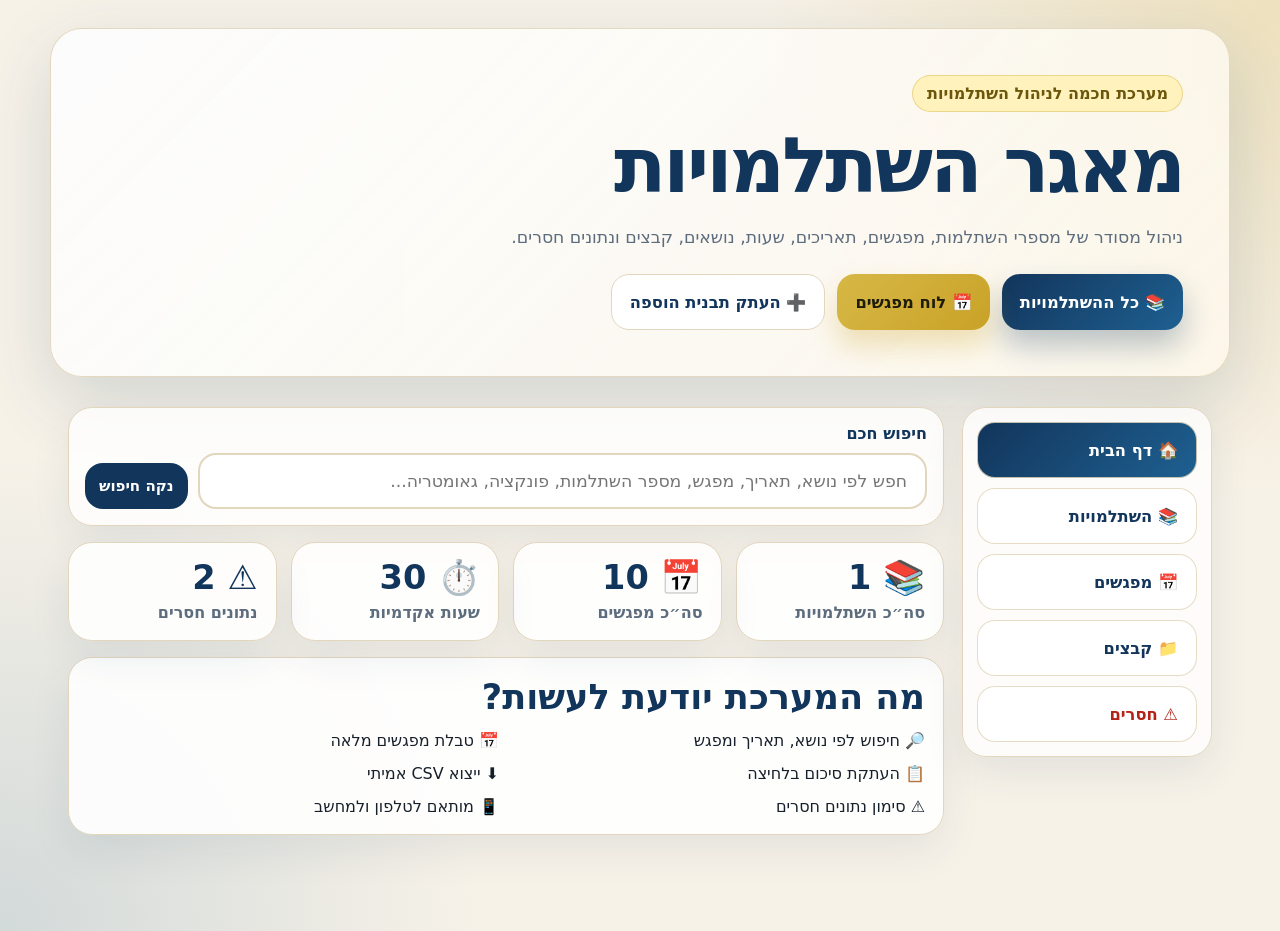
==== index.html @ 4e829218 "Create premium Hebrew hishtalmut site" ====
<!doctype html>
<html lang="he" dir="rtl">
<head>
  <meta charset="utf-8">
  <meta name="viewport" content="width=device-width, initial-scale=1">
  <title>מאגר השתלמויות</title>
  <meta name="description" content="מאגר השתלמויות חכם בעברית RTL">
  <link rel="stylesheet" href="assets/css/style.css">
</head>
<body>
  <header class="hero">
    <div class="hero__glass">
      <div class="eyebrow">מערכת חכמה לניהול השתלמויות</div>
      <h1>מאגר השתלמויות</h1>
      <p>ניהול מסודר של מספרי השתלמות, מפגשים, תאריכים, שעות, נושאים, קבצים ונתונים חסרים.</p>
      <div class="hero-actions">
        <button class="premium-btn primary" data-route="trainings">📚 כל ההשתלמויות</button>
        <button class="premium-btn gold" data-route="meetings">📅 לוח מפגשים</button>
        <button class="premium-btn light" data-action="copy-add-prompt">➕ העתק תבנית הוספה</button>
      </div>
    </div>
  </header>

  <main class="app-shell">
    <aside class="side-nav" aria-label="ניווט ראשי">
      <button class="nav-btn active" data-route="home">🏠 דף הבית</button>
      <button class="nav-btn" data-route="trainings">📚 השתלמויות</button>
      <button class="nav-btn" data-route="meetings">📅 מפגשים</button>
      <button class="nav-btn" data-route="files">📁 קבצים</button>
      <button class="nav-btn danger" data-route="missing">⚠️ חסרים</button>
    </aside>

    <section class="content">
      <div class="search-panel">
        <label for="globalSearch">חיפוש חכם</label>
        <input id="globalSearch" type="search" placeholder="חפש לפי נושא, תאריך, מפגש, מספר השתלמות, פונקציה, גאומטריה...">
        <button class="premium-btn small" data-action="clear-search">נקה חיפוש</button>
      </div>

      <section id="view-home" class="view active">
        <div class="stats-grid" id="statsGrid"></div>
        <div class="premium-card">
          <h2>מה המערכת יודעת לעשות?</h2>
          <div class="feature-grid">
            <div>🔎 חיפוש לפי נושא, תאריך ומפגש</div>
            <div>📅 טבלת מפגשים מלאה</div>
            <div>📋 העתקת סיכום בלחיצה</div>
            <div>⬇️ ייצוא CSV אמיתי</div>
            <div>⚠️ סימון נתונים חסרים</div>
            <div>📱 מותאם לטלפון ולמחשב</div>
          </div>
        </div>
      </section>

      <section id="view-trainings" class="view">
        <div class="section-title">
          <h2>כל ההשתלמויות</h2>
          <button class="premium-btn small" data-action="export-trainings">⬇️ ייצוא השתלמויות</button>
        </div>
        <div id="trainingsList" class="cards-grid"></div>
      </section>

      <section id="view-meetings" class="view">
        <div class="section-title">
          <h2>לוח מפגשים</h2>
          <button class="premium-btn small" data-action="export-meetings">⬇️ ייצוא מפגשים</button>
        </div>
        <div class="table-wrap">
          <table>
            <thead>
              <tr>
                <th>מפגש</th>
                <th>תאריך</th>
                <th>יום</th>
                <th>שעה</th>
                <th>שעות</th>
                <th>נושא</th>
              </tr>
            </thead>
            <tbody id="meetingsTable"></tbody>
          </table>
        </div>
      </section>

      <section id="view-files" class="view">
        <div class="section-title">
          <h2>קבצים ונספחים</h2>
        </div>
        <div id="filesList" class="cards-grid"></div>
      </section>

      <section id="view-missing" class="view">
        <div class="section-title">
          <h2>נתונים חסרים</h2>
        </div>
        <div id="missingList" class="cards-grid"></div>
      </section>
    </section>
  </main>

  <nav class="bottom-nav" aria-label="ניווט תחתון">
    <button data-route="home">🏠<span>בית</span></button>
    <button data-route="trainings">📚<span>השתלמויות</span></button>
    <button data-route="meetings">📅<span>מפגשים</span></button>
    <button data-route="missing">⚠️<span>חסרים</span></button>
  </nav>

  <div id="toast" class="toast" role="status" aria-live="polite"></div>

  <script src="assets/js/app.js"></script>
</body>
</html>
---- assets/css/style.css ----
:root {
  --bg-main: #f7f2e8;
  --bg-soft: #fffaf0;
  --bg-card: #ffffff;
  --primary: #12355b;
  --primary-2: #1e6091;
  --gold: #c9a227;
  --gold-soft: #fff2bd;
  --green: #1b7f5c;
  --red: #b42318;
  --text-main: #17202a;
  --text-muted: #5d6d7e;
  --border: #e2d6bd;
  --shadow: 0 24px 70px rgba(18, 53, 91, 0.16);
  --radius: 24px;
}

* {
  box-sizing: border-box;
}

html {
  scroll-behavior: smooth;
}

body {
  margin: 0;
  font-family: system-ui, -apple-system, "Segoe UI", Arial, sans-serif;
  background:
    radial-gradient(circle at top right, rgba(201, 162, 39, 0.22), transparent 32rem),
    radial-gradient(circle at bottom left, rgba(30, 96, 145, 0.17), transparent 30rem),
    var(--bg-main);
  color: var(--text-main);
  direction: rtl;
}

button, input {
  font: inherit;
}

.hero {
  padding: 28px 18px 12px;
}

.hero__glass {
  max-width: 1180px;
  margin: 0 auto;
  border: 1px solid rgba(226, 214, 189, 0.95);
  border-radius: 32px;
  padding: clamp(22px, 4vw, 46px);
  background:
    linear-gradient(135deg, rgba(255, 255, 255, 0.92), rgba(255, 250, 240, 0.78)),
    linear-gradient(90deg, rgba(18, 53, 91, 0.08), rgba(201, 162, 39, 0.06));
  box-shadow: var(--shadow);
}

.eyebrow {
  display: inline-flex;
  padding: 8px 14px;
  border-radius: 999px;
  background: var(--gold-soft);
  color: #6c560c;
  font-weight: 800;
  border: 1px solid rgba(201, 162, 39, 0.35);
}

h1 {
  margin: 16px 0 8px;
  font-size: clamp(2.2rem, 6vw, 5rem);
  line-height: 1;
  color: var(--primary);
  letter-spacing: -0.04em;
}

h2 {
  margin: 0 0 14px;
  color: var(--primary);
  font-size: clamp(1.4rem, 3vw, 2.2rem);
}

p {
  color: var(--text-muted);
  font-size: 1.08rem;
  line-height: 1.75;
}

.hero-actions {
  display: flex;
  flex-wrap: wrap;
  gap: 12px;
  margin-top: 22px;
}

.premium-btn,
.nav-btn,
.bottom-nav button {
  border: 0;
  cursor: pointer;
  min-height: 56px;
  border-radius: 18px;
  padding: 14px 18px;
  font-weight: 900;
  font-size: 1.02rem;
  transition: transform 0.16s ease, box-shadow 0.16s ease, background 0.16s ease;
}

.premium-btn:hover,
.nav-btn:hover,
.bottom-nav button:hover {
  transform: translateY(-2px);
}

.premium-btn.primary {
  background: linear-gradient(135deg, var(--primary), var(--primary-2));
  color: white;
  box-shadow: 0 16px 30px rgba(18, 53, 91, 0.28);
}

.premium-btn.gold {
  background: linear-gradient(135deg, #d7b846, var(--gold));
  color: #1f1b0a;
  box-shadow: 0 16px 28px rgba(201, 162, 39, 0.3);
}

.premium-btn.light {
  background: white;
  color: var(--primary);
  border: 1px solid var(--border);
}

.premium-btn.small {
  min-height: 46px;
  font-size: 0.94rem;
  padding: 10px 14px;
  background: var(--primary);
  color: white;
}

.app-shell {
  display: grid;
  grid-template-columns: 250px minmax(0, 1fr);
  gap: 18px;
  max-width: 1180px;
  margin: 0 auto;
  padding: 18px 18px 96px;
}

.side-nav {
  position: sticky;
  top: 14px;
  align-self: start;
  display: grid;
  gap: 10px;
  padding: 14px;
  border-radius: var(--radius);
  background: rgba(255, 255, 255, 0.78);
  border: 1px solid var(--border);
  box-shadow: 0 14px 40px rgba(18, 53, 91, 0.09);
}

.nav-btn {
  text-align: right;
  background: white;
  color: var(--primary);
  border: 1px solid rgba(226, 214, 189, 0.85);
}

.nav-btn.active {
  background: linear-gradient(135deg, var(--primary), var(--primary-2));
  color: white;
}

.nav-btn.danger {
  color: var(--red);
}

.nav-btn.danger.active {
  color: white;
  background: linear-gradient(135deg, #7a1710, var(--red));
}

.content {
  min-width: 0;
}

.search-panel {
  display: grid;
  grid-template-columns: 1fr auto;
  gap: 10px;
  align-items: end;
  margin-bottom: 16px;
  padding: 16px;
  border-radius: var(--radius);
  background: rgba(255, 255, 255, 0.84);
  border: 1px solid var(--border);
  box-shadow: 0 14px 38px rgba(18, 53, 91, 0.08);
}

.search-panel label {
  grid-column: 1 / -1;
  font-weight: 900;
  color: var(--primary);
}

.search-panel input {
  width: 100%;
  min-height: 56px;
  border-radius: 18px;
  border: 2px solid var(--border);
  background: white;
  padding: 0 18px;
  font-size: 1.08rem;
  outline: none;
}

.search-panel input:focus {
  border-color: var(--primary-2);
  box-shadow: 0 0 0 4px rgba(30, 96, 145, 0.12);
}

.view {
  display: none;
}

.view.active {
  display: block;
}

.stats-grid,
.cards-grid,
.feature-grid {
  display: grid;
  gap: 14px;
}

.stats-grid {
  grid-template-columns: repeat(4, minmax(0, 1fr));
  margin-bottom: 16px;
}

.feature-grid {
  grid-template-columns: repeat(2, minmax(0, 1fr));
}

.stat-card,
.premium-card,
.training-card,
.file-card,
.missing-card {
  border: 1px solid var(--border);
  background: rgba(255, 255, 255, 0.9);
  border-radius: var(--radius);
  padding: 18px;
  box-shadow: 0 16px 42px rgba(18, 53, 91, 0.08);
}

.stat-card strong {
  display: block;
  color: var(--primary);
  font-size: 2.1rem;
  line-height: 1;
  margin-bottom: 8px;
}

.stat-card span {
  color: var(--text-muted);
  font-weight: 800;
}

.cards-grid {
  grid-template-columns: repeat(2, minmax(0, 1fr));
}

.training-card {
  display: grid;
  gap: 12px;
}

.badge {
  display: inline-flex;
  width: fit-content;
  padding: 7px 11px;
  border-radius: 999px;
  background: var(--gold-soft);
  color: #6b560c;
  font-weight: 900;
  border: 1px solid rgba(201, 162, 39, 0.35);
}

.badge.danger {
  background: #fff0ee;
  color: var(--red);
  border-color: rgba(180, 35, 24, 0.28);
}

.meta-grid {
  display: grid;
  grid-template-columns: repeat(2, minmax(0, 1fr));
  gap: 10px;
}

.meta-item {
  background: var(--bg-soft);
  border: 1px solid var(--border);
  border-radius: 16px;
  padding: 12px;
}

.meta-item b {
  display: block;
  color: var(--primary);
  margin-bottom: 4px;
}

.card-actions {
  display: flex;
  flex-wrap: wrap;
  gap: 10px;
}

.section-title {
  display: flex;
  justify-content: space-between;
  gap: 12px;
  align-items: center;
  margin: 8px 0 14px;
}

.table-wrap {
  overflow-x: auto;
  border: 1px solid var(--border);
  background: white;
  border-radius: var(--radius);
  box-shadow: 0 16px 42px rgba(18, 53, 91, 0.08);
}

table {
  width: 100%;
  border-collapse: collapse;
  min-width: 740px;
}

th, td {
  padding: 14px 12px;
  border-bottom: 1px solid #eee4cf;
  text-align: right;
  vertical-align: top;
}

th {
  background: linear-gradient(135deg, var(--primary), var(--primary-2));
  color: white;
  font-weight: 900;
  position: sticky;
  top: 0;
}

tr:hover td {
  background: #fffaf0;
}

.bottom-nav {
  position: fixed;
  z-index: 20;
  bottom: 10px;
  left: 10px;
  right: 10px;
  display: none;
  grid-template-columns: repeat(4, 1fr);
  gap: 8px;
  padding: 8px;
  border-radius: 24px;
  background: rgba(255, 255, 255, 0.92);
  border: 1px solid var(--border);
  box-shadow: 0 12px 45px rgba(18, 53, 91, 0.22);
  backdrop-filter: blur(10px);
}

.bottom-nav button {
  display: grid;
  gap: 2px;
  place-items: center;
  min-height: 58px;
  background: var(--primary);
  color: white;
  font-size: 1rem;
  padding: 8px;
}

.bottom-nav button span {
  font-size: 0.76rem;
}

.toast {
  position: fixed;
  z-index: 30;
  bottom: 86px;
  right: 16px;
  max-width: min(420px, calc(100vw - 32px));
  padding: 14px 18px;
  border-radius: 18px;
  background: var(--primary);
  color: white;
  box-shadow: var(--shadow);
  opacity: 0;
  transform: translateY(12px);
  pointer-events: none;
  transition: 0.2s ease;
  font-weight: 800;
}

.toast.show {
  opacity: 1;
  transform: translateY(0);
}

.empty {
  padding: 18px;
  border-radius: var(--radius);
  background: #fff7e0;
  border: 1px solid rgba(201, 162, 39, 0.4);
  color: #5f4b07;
  font-weight: 900;
}

@media (max-width: 820px) {
  .app-shell {
    display: block;
    padding: 12px 12px 100px;
  }

  .side-nav {
    display: none;
  }

  .bottom-nav {
    display: grid;
  }

  .hero {
    padding: 12px 12px 6px;
  }

  .hero__glass {
    border-radius: 24px;
    padding: 22px;
  }

  .hero-actions,
  .section-title,
  .card-actions {
    flex-direction: column;
    align-items: stretch;
  }

  .premium-btn {
    width: 100%;
  }

  .search-panel {
    grid-template-columns: 1fr;
  }

  .stats-grid,
  .cards-grid,
  .feature-grid {
    grid-template-columns: 1fr;
  }

  .meta-grid {
    grid-template-columns: 1fr;
  }

  h1 {
    font-size: 2.6rem;
  }
}

@media print {
  .hero-actions, .side-nav, .bottom-nav, .search-panel, .card-actions {
    display: none !important;
  }

  body {
    background: white;
  }

  .app-shell {
    display: block;
  }

  .view {
    display: block;
  }
}
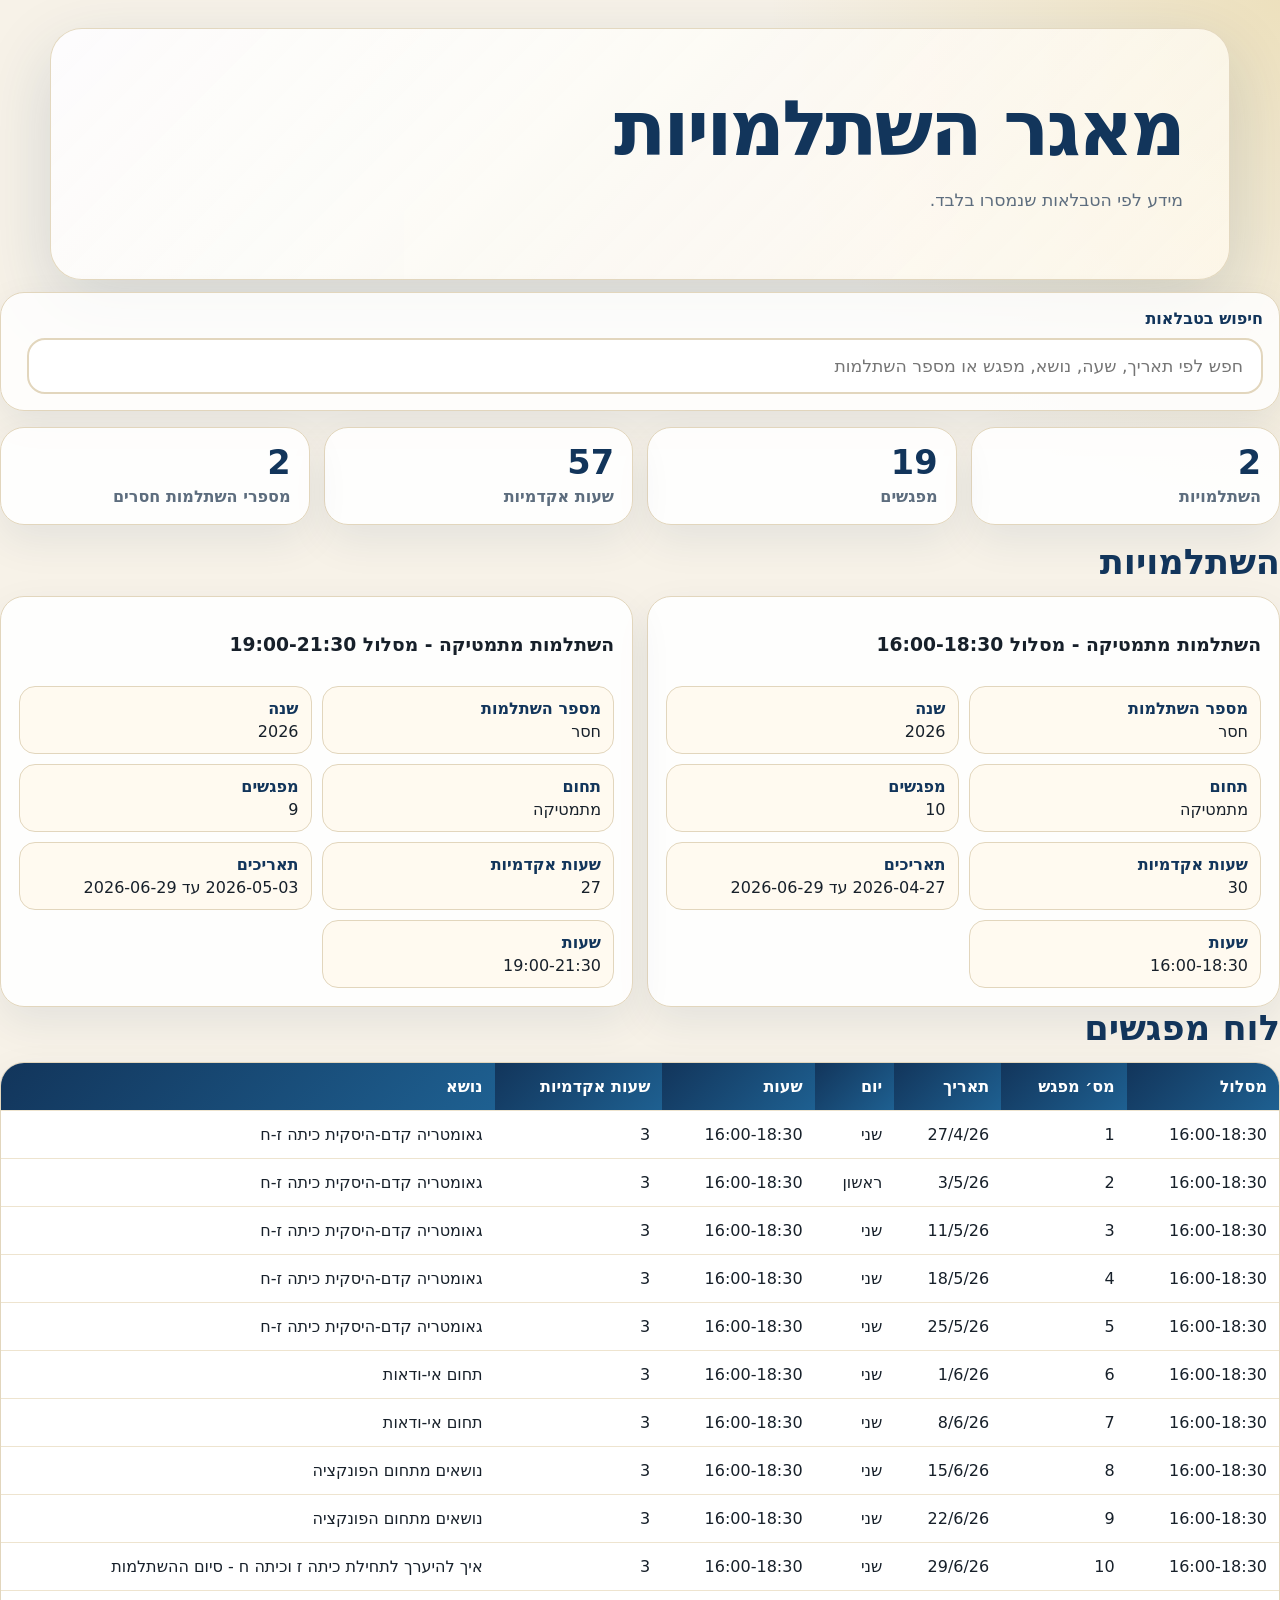
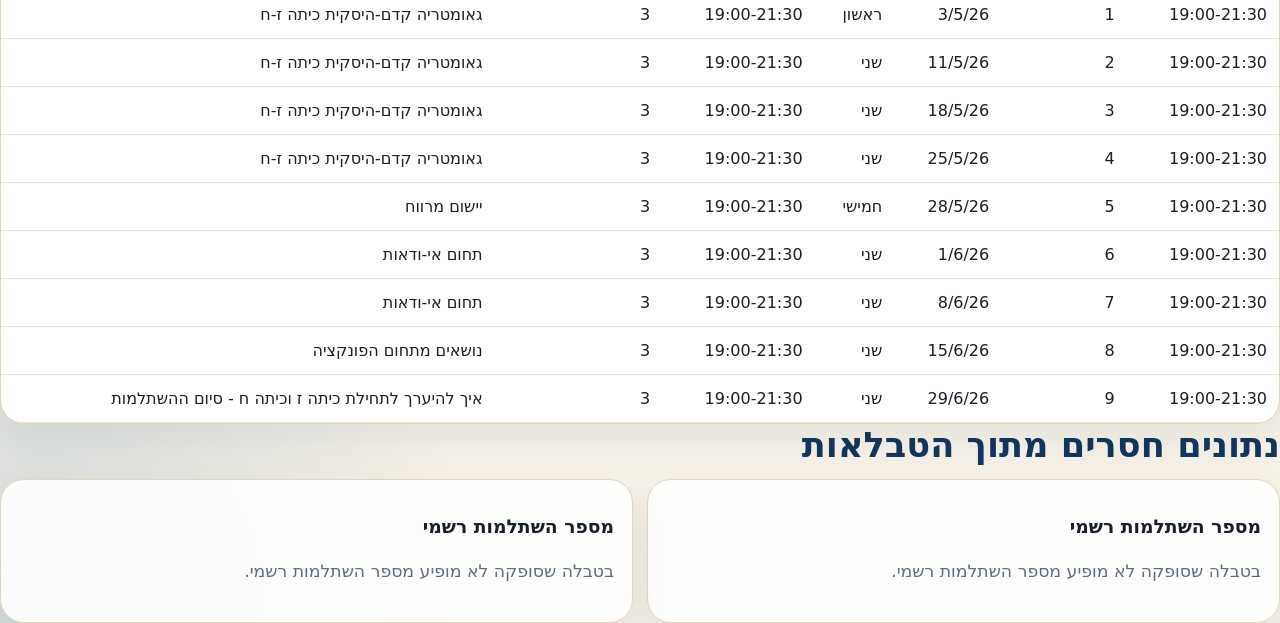
==== commit 1f6308dc: "Make home page show only provided table data" ====
--- a/index.html
+++ b/index.html
@@ -4,108 +4,55 @@
   <meta charset="utf-8">
   <meta name="viewport" content="width=device-width, initial-scale=1">
   <title>מאגר השתלמויות</title>
-  <meta name="description" content="מאגר השתלמויות חכם בעברית RTL">
+  <meta name="description" content="מאגר השתלמויות לפי הטבלאות שנמסרו">
   <link rel="stylesheet" href="assets/css/style.css">
 </head>
 <body>
-  <header class="hero">
+  <header class="hero compact-hero">
     <div class="hero__glass">
-      <div class="eyebrow">מערכת חכמה לניהול השתלמויות</div>
       <h1>מאגר השתלמויות</h1>
-      <p>ניהול מסודר של מספרי השתלמות, מפגשים, תאריכים, שעות, נושאים, קבצים ונתונים חסרים.</p>
-      <div class="hero-actions">
-        <button class="premium-btn primary" data-route="trainings">📚 כל ההשתלמויות</button>
-        <button class="premium-btn gold" data-route="meetings">📅 לוח מפגשים</button>
-        <button class="premium-btn light" data-action="copy-add-prompt">➕ העתק תבנית הוספה</button>
-      </div>
+      <p>מידע לפי הטבלאות שנמסרו בלבד.</p>
     </div>
   </header>
 
-  <main class="app-shell">
-    <aside class="side-nav" aria-label="ניווט ראשי">
-      <button class="nav-btn active" data-route="home">🏠 דף הבית</button>
-      <button class="nav-btn" data-route="trainings">📚 השתלמויות</button>
-      <button class="nav-btn" data-route="meetings">📅 מפגשים</button>
-      <button class="nav-btn" data-route="files">📁 קבצים</button>
-      <button class="nav-btn danger" data-route="missing">⚠️ חסרים</button>
-    </aside>
+  <main class="home-only">
+    <section class="search-panel">
+      <label for="globalSearch">חיפוש בטבלאות</label>
+      <input id="globalSearch" type="search" placeholder="חפש לפי תאריך, שעה, נושא, מפגש או מספר השתלמות">
+    </section>
 
-    <section class="content">
-      <div class="search-panel">
-        <label for="globalSearch">חיפוש חכם</label>
-        <input id="globalSearch" type="search" placeholder="חפש לפי נושא, תאריך, מפגש, מספר השתלמות, פונקציה, גאומטריה...">
-        <button class="premium-btn small" data-action="clear-search">נקה חיפוש</button>
+    <section class="stats-grid" id="statsGrid"></section>
+
+    <section class="table-section">
+      <h2>השתלמויות</h2>
+      <div id="trainingsList" class="cards-grid"></div>
+    </section>
+
+    <section class="table-section">
+      <h2>לוח מפגשים</h2>
+      <div class="table-wrap">
+        <table>
+          <thead>
+            <tr>
+              <th>מסלול</th>
+              <th>מס׳ מפגש</th>
+              <th>תאריך</th>
+              <th>יום</th>
+              <th>שעות</th>
+              <th>שעות אקדמיות</th>
+              <th>נושא</th>
+            </tr>
+          </thead>
+          <tbody id="meetingsTable"></tbody>
+        </table>
       </div>
+    </section>
 
-      <section id="view-home" class="view active">
-        <div class="stats-grid" id="statsGrid"></div>
-        <div class="premium-card">
-          <h2>מה המערכת יודעת לעשות?</h2>
-          <div class="feature-grid">
-            <div>🔎 חיפוש לפי נושא, תאריך ומפגש</div>
-            <div>📅 טבלת מפגשים מלאה</div>
-            <div>📋 העתקת סיכום בלחיצה</div>
-            <div>⬇️ ייצוא CSV אמיתי</div>
-            <div>⚠️ סימון נתונים חסרים</div>
-            <div>📱 מותאם לטלפון ולמחשב</div>
-          </div>
-        </div>
-      </section>
-
-      <section id="view-trainings" class="view">
-        <div class="section-title">
-          <h2>כל ההשתלמויות</h2>
-          <button class="premium-btn small" data-action="export-trainings">⬇️ ייצוא השתלמויות</button>
-        </div>
-        <div id="trainingsList" class="cards-grid"></div>
-      </section>
-
-      <section id="view-meetings" class="view">
-        <div class="section-title">
-          <h2>לוח מפגשים</h2>
-          <button class="premium-btn small" data-action="export-meetings">⬇️ ייצוא מפגשים</button>
-        </div>
-        <div class="table-wrap">
-          <table>
-            <thead>
-              <tr>
-                <th>מפגש</th>
-                <th>תאריך</th>
-                <th>יום</th>
-                <th>שעה</th>
-                <th>שעות</th>
-                <th>נושא</th>
-              </tr>
-            </thead>
-            <tbody id="meetingsTable"></tbody>
-          </table>
-        </div>
-      </section>
-
-      <section id="view-files" class="view">
-        <div class="section-title">
-          <h2>קבצים ונספחים</h2>
-        </div>
-        <div id="filesList" class="cards-grid"></div>
-      </section>
-
-      <section id="view-missing" class="view">
-        <div class="section-title">
-          <h2>נתונים חסרים</h2>
-        </div>
-        <div id="missingList" class="cards-grid"></div>
-      </section>
+    <section class="table-section">
+      <h2>נתונים חסרים מתוך הטבלאות</h2>
+      <div id="missingList" class="cards-grid"></div>
     </section>
   </main>
-
-  <nav class="bottom-nav" aria-label="ניווט תחתון">
-    <button data-route="home">🏠<span>בית</span></button>
-    <button data-route="trainings">📚<span>השתלמויות</span></button>
-    <button data-route="meetings">📅<span>מפגשים</span></button>
-    <button data-route="missing">⚠️<span>חסרים</span></button>
-  </nav>
-
-  <div id="toast" class="toast" role="status" aria-live="polite"></div>
 
   <script src="assets/js/app.js"></script>
 </body>
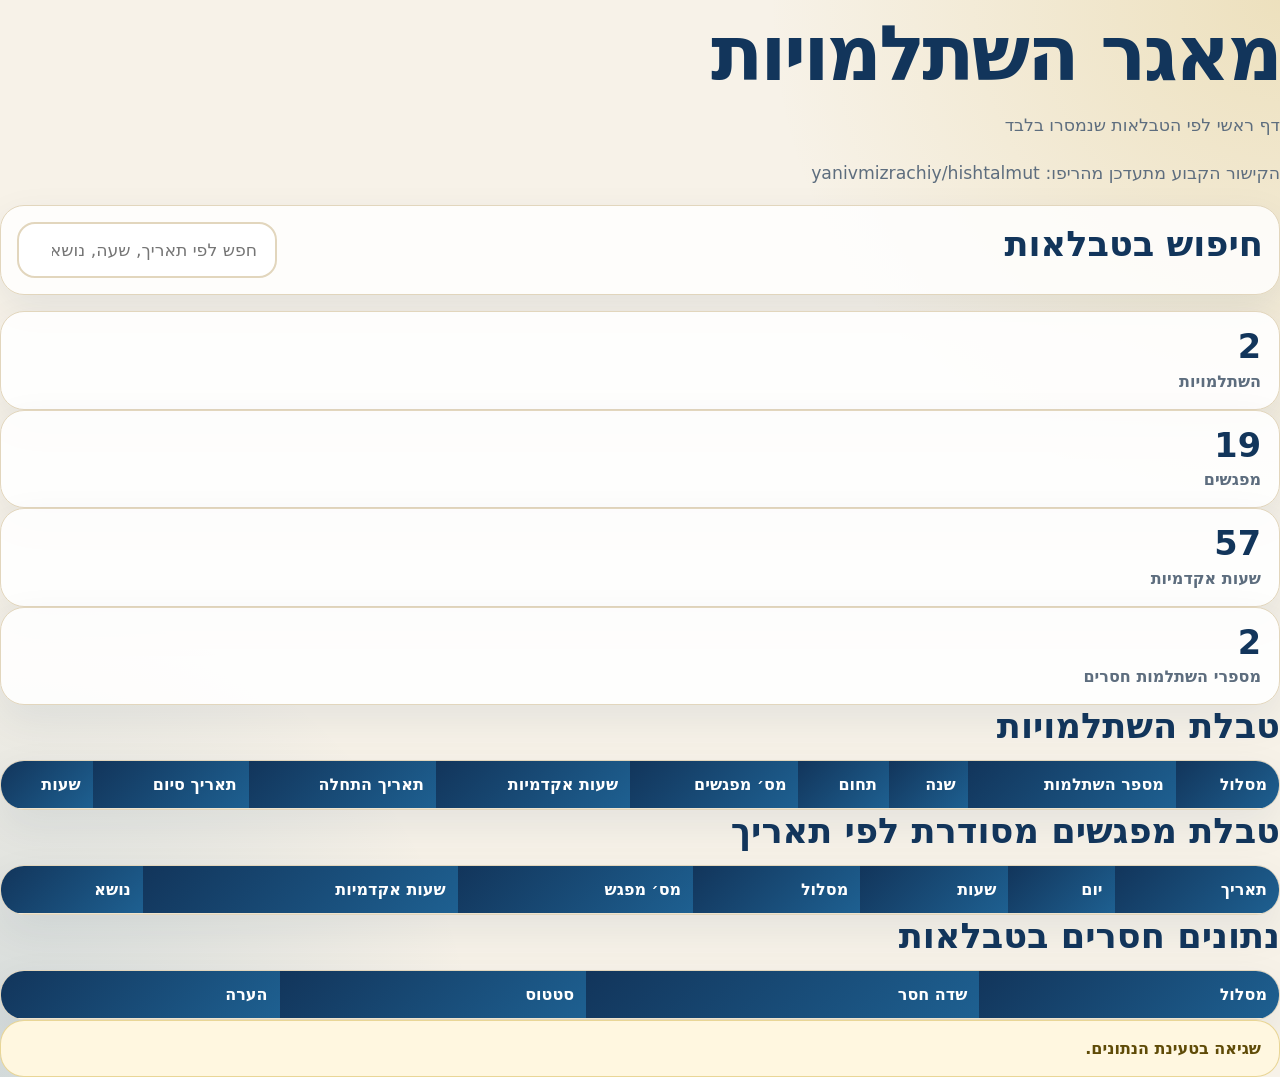
==== commit 8405ff37: "Make home page table-focused with separated HTML" ====
--- a/index.html
+++ b/index.html
@@ -4,41 +4,59 @@
   <meta charset="utf-8">
   <meta name="viewport" content="width=device-width, initial-scale=1">
   <title>מאגר השתלמויות</title>
-  <meta name="description" content="מאגר השתלמויות לפי הטבלאות שנמסרו">
+  <meta name="description" content="מאגר השתלמויות לפי הטבלאות שנמסרו בלבד">
   <link rel="stylesheet" href="assets/css/style.css">
 </head>
 <body>
-  <header class="hero compact-hero">
-    <div class="hero__glass">
+  <header class="page-header">
+    <div class="header-inner">
       <h1>מאגר השתלמויות</h1>
-      <p>מידע לפי הטבלאות שנמסרו בלבד.</p>
+      <p>דף ראשי לפי הטבלאות שנמסרו בלבד</p>
+      <p class="source-note">הקישור הקבוע מתעדכן מהריפו: yanivmizrachiy/hishtalmut</p>
     </div>
   </header>
 
-  <main class="home-only">
-    <section class="search-panel">
-      <label for="globalSearch">חיפוש בטבלאות</label>
-      <input id="globalSearch" type="search" placeholder="חפש לפי תאריך, שעה, נושא, מפגש או מספר השתלמות">
+  <main class="page-main">
+    <section class="search-panel" aria-labelledby="search-title">
+      <h2 id="search-title">חיפוש בטבלאות</h2>
+      <input id="globalSearch" type="search" placeholder="חפש לפי תאריך, שעה, נושא, מפגש, מסלול או מספר השתלמות">
     </section>
 
-    <section class="stats-grid" id="statsGrid"></section>
+    <section class="summary-grid" id="statsGrid" aria-label="סיכום מספרי"></section>
 
-    <section class="table-section">
-      <h2>השתלמויות</h2>
-      <div id="trainingsList" class="cards-grid"></div>
-    </section>
-
-    <section class="table-section">
-      <h2>לוח מפגשים</h2>
+    <section class="table-section" aria-labelledby="trainings-title">
+      <h2 id="trainings-title">טבלת השתלמויות</h2>
       <div class="table-wrap">
         <table>
           <thead>
             <tr>
               <th>מסלול</th>
-              <th>מס׳ מפגש</th>
+              <th>מספר השתלמות</th>
+              <th>שנה</th>
+              <th>תחום</th>
+              <th>מס׳ מפגשים</th>
+              <th>שעות אקדמיות</th>
+              <th>תאריך התחלה</th>
+              <th>תאריך סיום</th>
+              <th>שעות</th>
+            </tr>
+          </thead>
+          <tbody id="trainingsTable"></tbody>
+        </table>
+      </div>
+    </section>
+
+    <section class="table-section" aria-labelledby="meetings-title">
+      <h2 id="meetings-title">טבלת מפגשים מסודרת לפי תאריך</h2>
+      <div class="table-wrap">
+        <table>
+          <thead>
+            <tr>
               <th>תאריך</th>
               <th>יום</th>
               <th>שעות</th>
+              <th>מסלול</th>
+              <th>מס׳ מפגש</th>
               <th>שעות אקדמיות</th>
               <th>נושא</th>
             </tr>
@@ -48,12 +66,24 @@
       </div>
     </section>
 
-    <section class="table-section">
-      <h2>נתונים חסרים מתוך הטבלאות</h2>
-      <div id="missingList" class="cards-grid"></div>
+    <section class="table-section" aria-labelledby="missing-title">
+      <h2 id="missing-title">נתונים חסרים בטבלאות</h2>
+      <div class="table-wrap compact-table">
+        <table>
+          <thead>
+            <tr>
+              <th>מסלול</th>
+              <th>שדה חסר</th>
+              <th>סטטוס</th>
+              <th>הערה</th>
+            </tr>
+          </thead>
+          <tbody id="missingTable"></tbody>
+        </table>
+      </div>
     </section>
   </main>
 
   <script src="assets/js/app.js"></script>
 </body>
-</html>+</html>
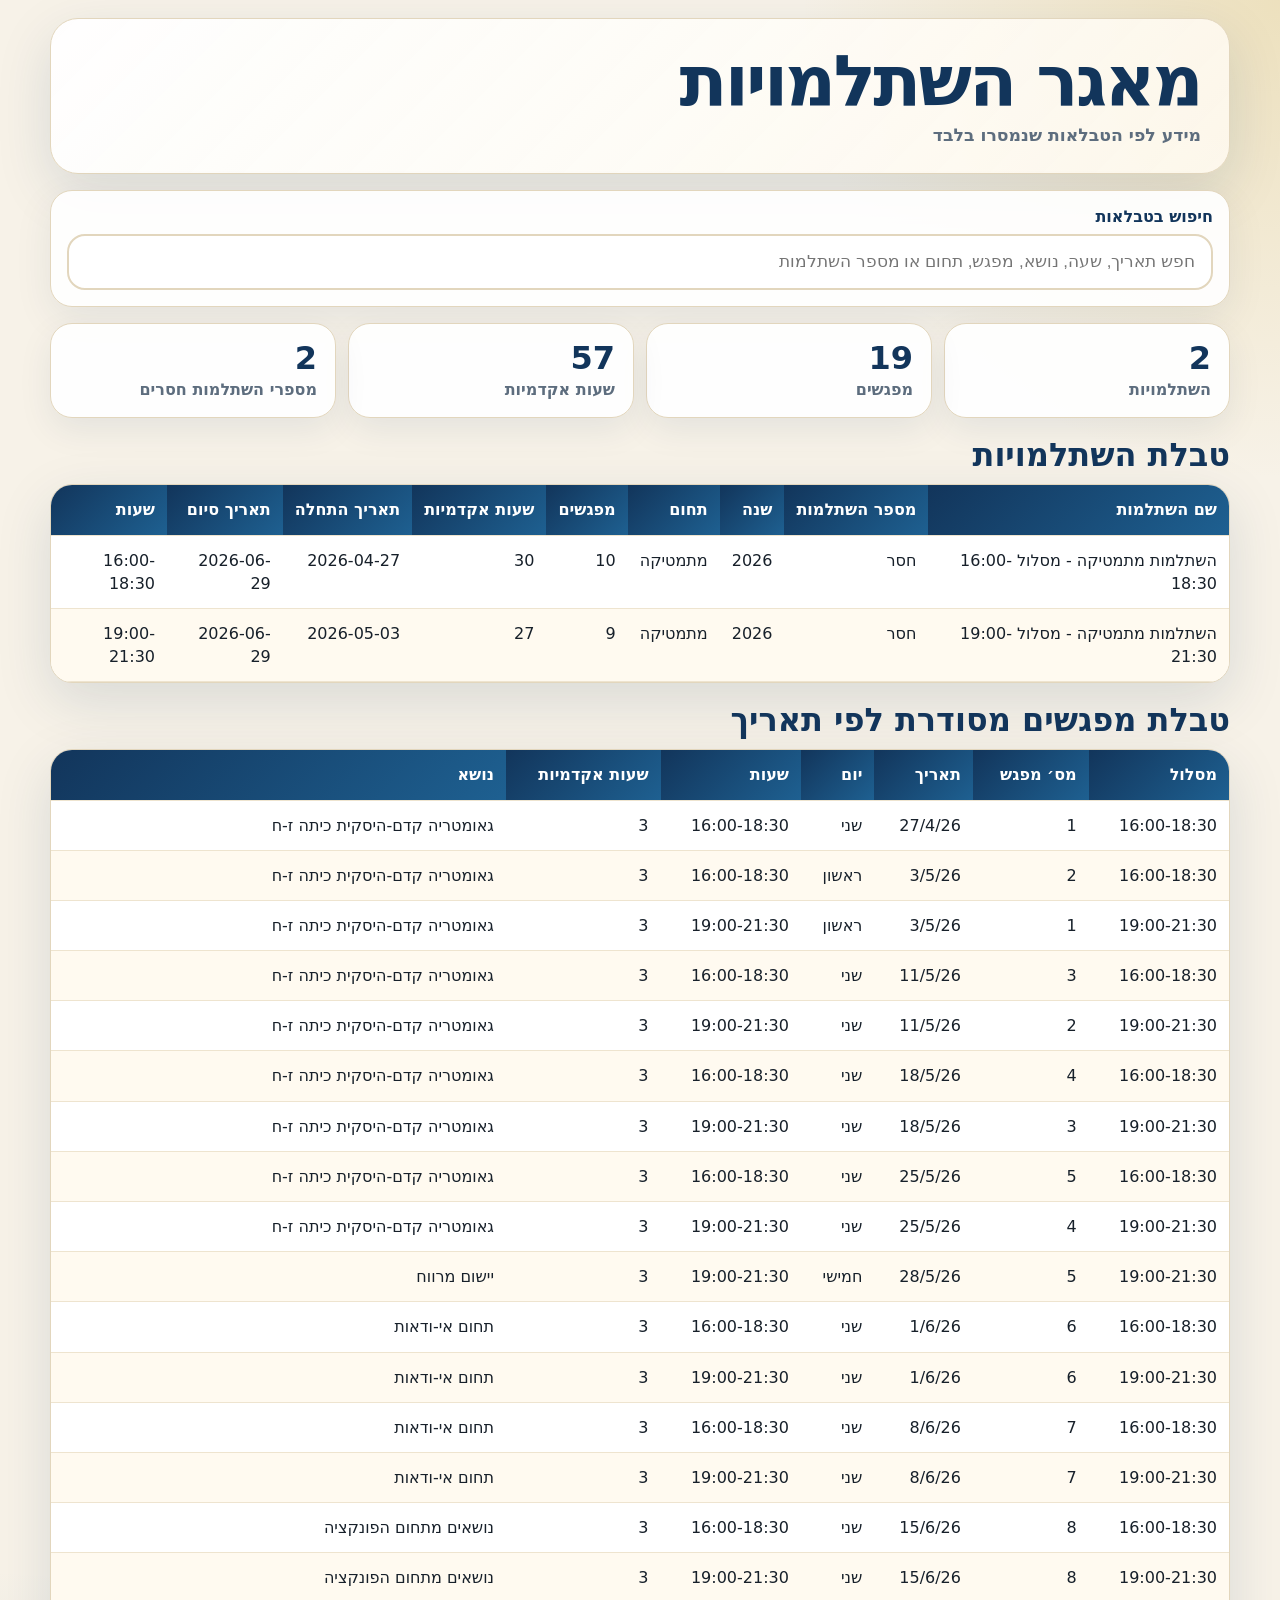
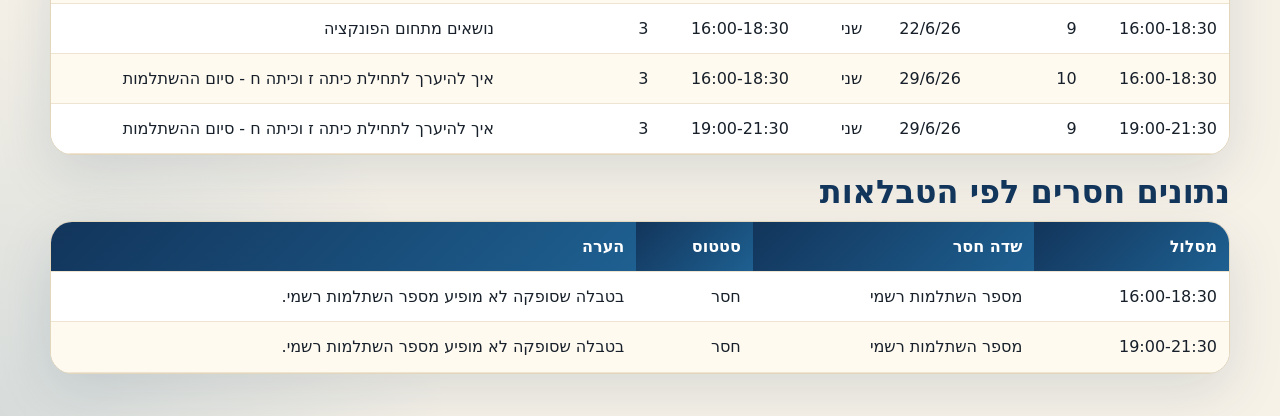
==== commit 6242f816: "Make main page organized tables only" ====
--- a/index.html
+++ b/index.html
@@ -4,37 +4,34 @@
   <meta charset="utf-8">
   <meta name="viewport" content="width=device-width, initial-scale=1">
   <title>מאגר השתלמויות</title>
-  <meta name="description" content="מאגר השתלמויות לפי הטבלאות שנמסרו בלבד">
+  <meta name="description" content="מאגר השתלמויות לפי הטבלאות שנמסרו">
   <link rel="stylesheet" href="assets/css/style.css">
 </head>
 <body>
-  <header class="page-header">
-    <div class="header-inner">
+  <main class="main-page">
+    <header class="page-header">
       <h1>מאגר השתלמויות</h1>
-      <p>דף ראשי לפי הטבלאות שנמסרו בלבד</p>
-      <p class="source-note">הקישור הקבוע מתעדכן מהריפו: yanivmizrachiy/hishtalmut</p>
-    </div>
-  </header>
+      <p>מידע לפי הטבלאות שנמסרו בלבד</p>
+    </header>
 
-  <main class="page-main">
-    <section class="search-panel" aria-labelledby="search-title">
-      <h2 id="search-title">חיפוש בטבלאות</h2>
-      <input id="globalSearch" type="search" placeholder="חפש לפי תאריך, שעה, נושא, מפגש, מסלול או מספר השתלמות">
+    <section class="search-box">
+      <label for="globalSearch">חיפוש בטבלאות</label>
+      <input id="globalSearch" type="search" placeholder="חפש תאריך, שעה, נושא, מפגש, תחום או מספר השתלמות">
     </section>
 
-    <section class="summary-grid" id="statsGrid" aria-label="סיכום מספרי"></section>
+    <section class="summary-grid" id="statsGrid"></section>
 
-    <section class="table-section" aria-labelledby="trainings-title">
-      <h2 id="trainings-title">טבלת השתלמויות</h2>
+    <section class="data-section">
+      <h2>טבלת השתלמויות</h2>
       <div class="table-wrap">
         <table>
           <thead>
             <tr>
-              <th>מסלול</th>
+              <th>שם השתלמות</th>
               <th>מספר השתלמות</th>
               <th>שנה</th>
               <th>תחום</th>
-              <th>מס׳ מפגשים</th>
+              <th>מפגשים</th>
               <th>שעות אקדמיות</th>
               <th>תאריך התחלה</th>
               <th>תאריך סיום</th>
@@ -46,17 +43,17 @@
       </div>
     </section>
 
-    <section class="table-section" aria-labelledby="meetings-title">
-      <h2 id="meetings-title">טבלת מפגשים מסודרת לפי תאריך</h2>
+    <section class="data-section">
+      <h2>טבלת מפגשים מסודרת לפי תאריך</h2>
       <div class="table-wrap">
         <table>
           <thead>
             <tr>
+              <th>מסלול</th>
+              <th>מס׳ מפגש</th>
               <th>תאריך</th>
               <th>יום</th>
               <th>שעות</th>
-              <th>מסלול</th>
-              <th>מס׳ מפגש</th>
               <th>שעות אקדמיות</th>
               <th>נושא</th>
             </tr>
@@ -66,9 +63,9 @@
       </div>
     </section>
 
-    <section class="table-section" aria-labelledby="missing-title">
-      <h2 id="missing-title">נתונים חסרים בטבלאות</h2>
-      <div class="table-wrap compact-table">
+    <section class="data-section">
+      <h2>נתונים חסרים לפי הטבלאות</h2>
+      <div class="table-wrap">
         <table>
           <thead>
             <tr>
@@ -86,4 +83,4 @@
 
   <script src="assets/js/app.js"></script>
 </body>
-</html>
+</html>
--- a/assets/css/style.css
+++ b/assets/css/style.css
@@ -1,18 +1,15 @@
 :root {
   --bg-main: #f7f2e8;
-  --bg-soft: #fffaf0;
   --bg-card: #ffffff;
   --primary: #12355b;
   --primary-2: #1e6091;
   --gold: #c9a227;
-  --gold-soft: #fff2bd;
-  --green: #1b7f5c;
-  --red: #b42318;
   --text-main: #17202a;
   --text-muted: #5d6d7e;
   --border: #e2d6bd;
-  --shadow: 0 24px 70px rgba(18, 53, 91, 0.16);
-  --radius: 24px;
+  --danger: #b42318;
+  --shadow: 0 18px 55px rgba(18, 53, 91, 0.13);
+  --radius: 22px;
 }
 
 * {
@@ -20,476 +17,210 @@
 }
 
 html {
-  scroll-behavior: smooth;
+  direction: rtl;
 }
 
 body {
   margin: 0;
+  min-height: 100vh;
   font-family: system-ui, -apple-system, "Segoe UI", Arial, sans-serif;
   background:
-    radial-gradient(circle at top right, rgba(201, 162, 39, 0.22), transparent 32rem),
-    radial-gradient(circle at bottom left, rgba(30, 96, 145, 0.17), transparent 30rem),
+    radial-gradient(circle at top right, rgba(201, 162, 39, 0.22), transparent 30rem),
+    radial-gradient(circle at bottom left, rgba(30, 96, 145, 0.15), transparent 28rem),
     var(--bg-main);
   color: var(--text-main);
-  direction: rtl;
-}
-
-button, input {
-  font: inherit;
-}
-
-.hero {
-  padding: 28px 18px 12px;
-}
-
-.hero__glass {
-  max-width: 1180px;
+}
+
+.main-page {
+  width: min(1180px, calc(100% - 24px));
   margin: 0 auto;
-  border: 1px solid rgba(226, 214, 189, 0.95);
-  border-radius: 32px;
-  padding: clamp(22px, 4vw, 46px);
-  background:
-    linear-gradient(135deg, rgba(255, 255, 255, 0.92), rgba(255, 250, 240, 0.78)),
-    linear-gradient(90deg, rgba(18, 53, 91, 0.08), rgba(201, 162, 39, 0.06));
+  padding: 18px 0 42px;
+}
+
+.page-header {
+  padding: 28px;
+  margin-bottom: 16px;
+  border: 1px solid var(--border);
+  border-radius: 28px;
+  background: linear-gradient(135deg, rgba(255,255,255,0.95), rgba(255,250,240,0.85));
   box-shadow: var(--shadow);
 }
 
-.eyebrow {
-  display: inline-flex;
-  padding: 8px 14px;
-  border-radius: 999px;
-  background: var(--gold-soft);
-  color: #6c560c;
-  font-weight: 800;
-  border: 1px solid rgba(201, 162, 39, 0.35);
-}
-
-h1 {
-  margin: 16px 0 8px;
-  font-size: clamp(2.2rem, 6vw, 5rem);
+.page-header h1 {
+  margin: 0 0 8px;
+  color: var(--primary);
+  font-size: clamp(2.1rem, 6vw, 4.4rem);
   line-height: 1;
-  color: var(--primary);
   letter-spacing: -0.04em;
 }
 
-h2 {
-  margin: 0 0 14px;
-  color: var(--primary);
-  font-size: clamp(1.4rem, 3vw, 2.2rem);
-}
-
-p {
+.page-header p {
+  margin: 0;
   color: var(--text-muted);
   font-size: 1.08rem;
-  line-height: 1.75;
-}
-
-.hero-actions {
-  display: flex;
-  flex-wrap: wrap;
-  gap: 12px;
-  margin-top: 22px;
-}
-
-.premium-btn,
-.nav-btn,
-.bottom-nav button {
-  border: 0;
-  cursor: pointer;
-  min-height: 56px;
-  border-radius: 18px;
-  padding: 14px 18px;
-  font-weight: 900;
-  font-size: 1.02rem;
-  transition: transform 0.16s ease, box-shadow 0.16s ease, background 0.16s ease;
-}
-
-.premium-btn:hover,
-.nav-btn:hover,
-.bottom-nav button:hover {
-  transform: translateY(-2px);
-}
-
-.premium-btn.primary {
-  background: linear-gradient(135deg, var(--primary), var(--primary-2));
-  color: white;
-  box-shadow: 0 16px 30px rgba(18, 53, 91, 0.28);
-}
-
-.premium-btn.gold {
-  background: linear-gradient(135deg, #d7b846, var(--gold));
-  color: #1f1b0a;
-  box-shadow: 0 16px 28px rgba(201, 162, 39, 0.3);
-}
-
-.premium-btn.light {
-  background: white;
-  color: var(--primary);
-  border: 1px solid var(--border);
-}
-
-.premium-btn.small {
-  min-height: 46px;
-  font-size: 0.94rem;
-  padding: 10px 14px;
-  background: var(--primary);
-  color: white;
-}
-
-.app-shell {
+  font-weight: 700;
+}
+
+.search-box {
   display: grid;
-  grid-template-columns: 250px minmax(0, 1fr);
-  gap: 18px;
-  max-width: 1180px;
-  margin: 0 auto;
-  padding: 18px 18px 96px;
-}
-
-.side-nav {
-  position: sticky;
-  top: 14px;
-  align-self: start;
-  display: grid;
-  gap: 10px;
-  padding: 14px;
-  border-radius: var(--radius);
-  background: rgba(255, 255, 255, 0.78);
-  border: 1px solid var(--border);
-  box-shadow: 0 14px 40px rgba(18, 53, 91, 0.09);
-}
-
-.nav-btn {
-  text-align: right;
-  background: white;
-  color: var(--primary);
-  border: 1px solid rgba(226, 214, 189, 0.85);
-}
-
-.nav-btn.active {
-  background: linear-gradient(135deg, var(--primary), var(--primary-2));
-  color: white;
-}
-
-.nav-btn.danger {
-  color: var(--red);
-}
-
-.nav-btn.danger.active {
-  color: white;
-  background: linear-gradient(135deg, #7a1710, var(--red));
-}
-
-.content {
-  min-width: 0;
-}
-
-.search-panel {
-  display: grid;
-  grid-template-columns: 1fr auto;
-  gap: 10px;
-  align-items: end;
+  gap: 8px;
   margin-bottom: 16px;
   padding: 16px;
-  border-radius: var(--radius);
-  background: rgba(255, 255, 255, 0.84);
-  border: 1px solid var(--border);
-  box-shadow: 0 14px 38px rgba(18, 53, 91, 0.08);
-}
-
-.search-panel label {
-  grid-column: 1 / -1;
-  font-weight: 900;
-  color: var(--primary);
-}
-
-.search-panel input {
+  border: 1px solid var(--border);
+  border-radius: var(--radius);
+  background: rgba(255,255,255,0.92);
+  box-shadow: 0 12px 38px rgba(18, 53, 91, 0.08);
+}
+
+.search-box label {
+  color: var(--primary);
+  font-weight: 900;
+}
+
+.search-box input {
   width: 100%;
   min-height: 56px;
+  padding: 0 16px;
   border-radius: 18px;
   border: 2px solid var(--border);
   background: white;
-  padding: 0 18px;
-  font-size: 1.08rem;
+  color: var(--text-main);
+  font-size: 1.05rem;
   outline: none;
 }
 
-.search-panel input:focus {
+.search-box input:focus {
   border-color: var(--primary-2);
-  box-shadow: 0 0 0 4px rgba(30, 96, 145, 0.12);
-}
-
-.view {
-  display: none;
-}
-
-.view.active {
+  box-shadow: 0 0 0 4px rgba(30,96,145,0.13);
+}
+
+.summary-grid {
+  display: grid;
+  grid-template-columns: repeat(4, minmax(0, 1fr));
+  gap: 12px;
+  margin-bottom: 16px;
+}
+
+.summary-card {
+  padding: 18px;
+  border-radius: var(--radius);
+  border: 1px solid var(--border);
+  background: rgba(255,255,255,0.94);
+  box-shadow: 0 12px 34px rgba(18, 53, 91, 0.08);
+}
+
+.summary-card strong {
   display: block;
-}
-
-.stats-grid,
-.cards-grid,
-.feature-grid {
-  display: grid;
-  gap: 14px;
-}
-
-.stats-grid {
-  grid-template-columns: repeat(4, minmax(0, 1fr));
-  margin-bottom: 16px;
-}
-
-.feature-grid {
-  grid-template-columns: repeat(2, minmax(0, 1fr));
-}
-
-.stat-card,
-.premium-card,
-.training-card,
-.file-card,
-.missing-card {
-  border: 1px solid var(--border);
-  background: rgba(255, 255, 255, 0.9);
-  border-radius: var(--radius);
-  padding: 18px;
-  box-shadow: 0 16px 42px rgba(18, 53, 91, 0.08);
-}
-
-.stat-card strong {
-  display: block;
-  color: var(--primary);
-  font-size: 2.1rem;
+  margin-bottom: 6px;
+  color: var(--primary);
+  font-size: 2rem;
   line-height: 1;
-  margin-bottom: 8px;
-}
-
-.stat-card span {
+}
+
+.summary-card span {
   color: var(--text-muted);
-  font-weight: 800;
-}
-
-.cards-grid {
-  grid-template-columns: repeat(2, minmax(0, 1fr));
-}
-
-.training-card {
-  display: grid;
-  gap: 12px;
-}
-
-.badge {
-  display: inline-flex;
-  width: fit-content;
-  padding: 7px 11px;
-  border-radius: 999px;
-  background: var(--gold-soft);
-  color: #6b560c;
-  font-weight: 900;
-  border: 1px solid rgba(201, 162, 39, 0.35);
-}
-
-.badge.danger {
-  background: #fff0ee;
-  color: var(--red);
-  border-color: rgba(180, 35, 24, 0.28);
-}
-
-.meta-grid {
-  display: grid;
-  grid-template-columns: repeat(2, minmax(0, 1fr));
-  gap: 10px;
-}
-
-.meta-item {
-  background: var(--bg-soft);
-  border: 1px solid var(--border);
-  border-radius: 16px;
-  padding: 12px;
-}
-
-.meta-item b {
-  display: block;
-  color: var(--primary);
-  margin-bottom: 4px;
-}
-
-.card-actions {
-  display: flex;
-  flex-wrap: wrap;
-  gap: 10px;
-}
-
-.section-title {
-  display: flex;
-  justify-content: space-between;
-  gap: 12px;
-  align-items: center;
-  margin: 8px 0 14px;
+  font-weight: 900;
+}
+
+.data-section {
+  margin-top: 18px;
+}
+
+.data-section h2 {
+  margin: 0 0 10px;
+  color: var(--primary);
+  font-size: clamp(1.35rem, 3vw, 2rem);
 }
 
 .table-wrap {
+  width: 100%;
   overflow-x: auto;
   border: 1px solid var(--border);
+  border-radius: var(--radius);
   background: white;
-  border-radius: var(--radius);
-  box-shadow: 0 16px 42px rgba(18, 53, 91, 0.08);
+  box-shadow: var(--shadow);
 }
 
 table {
   width: 100%;
+  min-width: 860px;
   border-collapse: collapse;
-  min-width: 740px;
-}
-
-th, td {
-  padding: 14px 12px;
+}
+
+th,
+td {
+  padding: 13px 12px;
   border-bottom: 1px solid #eee4cf;
   text-align: right;
   vertical-align: top;
+  line-height: 1.45;
 }
 
 th {
+  position: sticky;
+  top: 0;
+  z-index: 1;
   background: linear-gradient(135deg, var(--primary), var(--primary-2));
   color: white;
   font-weight: 900;
-  position: sticky;
-  top: 0;
+  white-space: nowrap;
+}
+
+td {
+  background: rgba(255,255,255,0.98);
+}
+
+tr:nth-child(even) td {
+  background: #fffaf0;
 }
 
 tr:hover td {
-  background: #fffaf0;
-}
-
-.bottom-nav {
-  position: fixed;
-  z-index: 20;
-  bottom: 10px;
-  left: 10px;
-  right: 10px;
-  display: none;
-  grid-template-columns: repeat(4, 1fr);
-  gap: 8px;
-  padding: 8px;
-  border-radius: 24px;
-  background: rgba(255, 255, 255, 0.92);
-  border: 1px solid var(--border);
-  box-shadow: 0 12px 45px rgba(18, 53, 91, 0.22);
-  backdrop-filter: blur(10px);
-}
-
-.bottom-nav button {
-  display: grid;
-  gap: 2px;
-  place-items: center;
-  min-height: 58px;
-  background: var(--primary);
-  color: white;
-  font-size: 1rem;
-  padding: 8px;
-}
-
-.bottom-nav button span {
-  font-size: 0.76rem;
-}
-
-.toast {
-  position: fixed;
-  z-index: 30;
-  bottom: 86px;
-  right: 16px;
-  max-width: min(420px, calc(100vw - 32px));
-  padding: 14px 18px;
-  border-radius: 18px;
-  background: var(--primary);
-  color: white;
-  box-shadow: var(--shadow);
-  opacity: 0;
-  transform: translateY(12px);
-  pointer-events: none;
-  transition: 0.2s ease;
-  font-weight: 800;
-}
-
-.toast.show {
-  opacity: 1;
-  transform: translateY(0);
-}
-
-.empty {
+  background: #f0f7ff;
+}
+
+.error-box {
+  width: min(900px, calc(100% - 24px));
+  margin: 24px auto;
   padding: 18px;
   border-radius: var(--radius);
-  background: #fff7e0;
-  border: 1px solid rgba(201, 162, 39, 0.4);
-  color: #5f4b07;
-  font-weight: 900;
-}
-
-@media (max-width: 820px) {
-  .app-shell {
-    display: block;
-    padding: 12px 12px 100px;
-  }
-
-  .side-nav {
-    display: none;
-  }
-
-  .bottom-nav {
-    display: grid;
-  }
-
-  .hero {
-    padding: 12px 12px 6px;
-  }
-
-  .hero__glass {
-    border-radius: 24px;
-    padding: 22px;
-  }
-
-  .hero-actions,
-  .section-title,
-  .card-actions {
-    flex-direction: column;
-    align-items: stretch;
-  }
-
-  .premium-btn {
-    width: 100%;
-  }
-
-  .search-panel {
+  border: 1px solid rgba(180,35,24,0.35);
+  background: #fff0ee;
+  color: var(--danger);
+  font-weight: 900;
+}
+
+@media (max-width: 760px) {
+  .main-page {
+    width: min(100% - 16px, 1180px);
+    padding-top: 8px;
+  }
+
+  .page-header {
+    padding: 20px;
+    border-radius: 22px;
+  }
+
+  .summary-grid {
+    grid-template-columns: repeat(2, minmax(0, 1fr));
+  }
+
+  .summary-card {
+    padding: 14px;
+  }
+
+  .summary-card strong {
+    font-size: 1.6rem;
+  }
+
+  th,
+  td {
+    padding: 11px 10px;
+    font-size: 0.94rem;
+  }
+}
+
+@media (max-width: 420px) {
+  .summary-grid {
     grid-template-columns: 1fr;
   }
-
-  .stats-grid,
-  .cards-grid,
-  .feature-grid {
-    grid-template-columns: 1fr;
-  }
-
-  .meta-grid {
-    grid-template-columns: 1fr;
-  }
-
-  h1 {
-    font-size: 2.6rem;
-  }
-}
-
-@media print {
-  .hero-actions, .side-nav, .bottom-nav, .search-panel, .card-actions {
-    display: none !important;
-  }
-
-  body {
-    background: white;
-  }
-
-  .app-shell {
-    display: block;
-  }
-
-  .view {
-    display: block;
-  }
 }
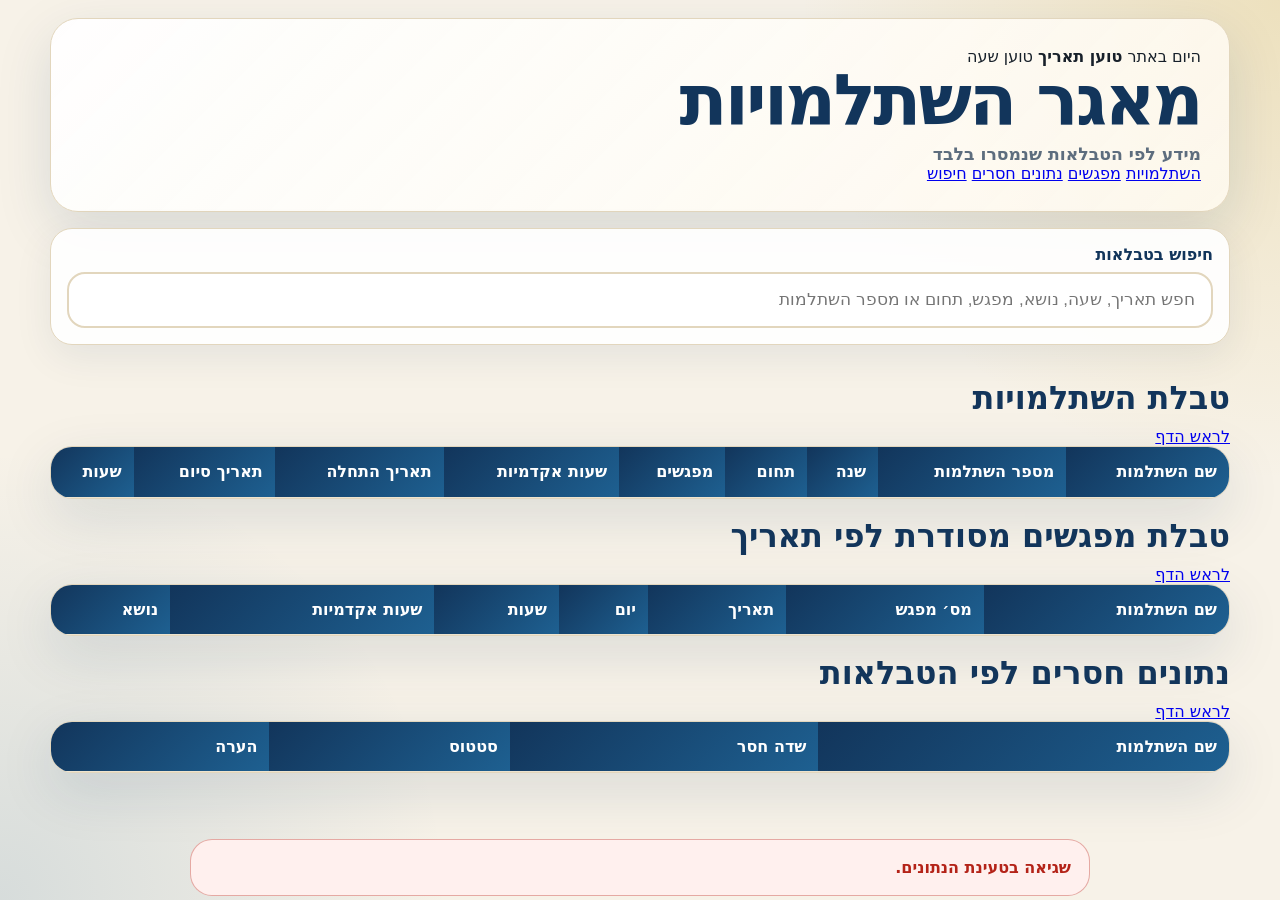
==== commit 9a4bb08d: "feat: add live header and table navigation" ====
--- a/index.html
+++ b/index.html
@@ -8,10 +8,25 @@
   <link rel="stylesheet" href="assets/css/style.css">
 </head>
 <body>
-  <main class="main-page">
+  <main class="main-page" id="top">
     <header class="page-header">
-      <h1>מאגר השתלמויות</h1>
-      <p>מידע לפי הטבלאות שנמסרו בלבד</p>
+      <div class="live-clock">
+        <span class="live-clock-label">היום באתר</span>
+        <strong id="currentDateText">טוען תאריך</strong>
+        <span id="currentTimeText">טוען שעה</span>
+      </div>
+
+      <div class="hero-copy">
+        <h1>מאגר השתלמויות</h1>
+        <p>מידע לפי הטבלאות שנמסרו בלבד</p>
+      </div>
+
+      <nav class="quick-nav">
+        <a href="#trainings-section">השתלמויות</a>
+        <a href="#meetings-section">מפגשים</a>
+        <a href="#missing-section">נתונים חסרים</a>
+        <a href="#globalSearch">חיפוש</a>
+      </nav>
     </header>
 
     <section class="search-box">
@@ -21,8 +36,11 @@
 
     <section class="summary-grid" id="statsGrid"></section>
 
-    <section class="data-section">
-      <h2>טבלת השתלמויות</h2>
+    <section class="data-section" id="trainings-section">
+      <div class="section-heading-row">
+        <h2>טבלת השתלמויות</h2>
+        <a class="back-to-top" href="#top">לראש הדף</a>
+      </div>
       <div class="table-wrap">
         <table>
           <thead>
@@ -43,13 +61,16 @@
       </div>
     </section>
 
-    <section class="data-section">
-      <h2>טבלת מפגשים מסודרת לפי תאריך</h2>
+    <section class="data-section" id="meetings-section">
+      <div class="section-heading-row">
+        <h2>טבלת מפגשים מסודרת לפי תאריך</h2>
+        <a class="back-to-top" href="#top">לראש הדף</a>
+      </div>
       <div class="table-wrap">
         <table>
           <thead>
             <tr>
-              <th>מסלול</th>
+              <th>שם השתלמות</th>
               <th>מס׳ מפגש</th>
               <th>תאריך</th>
               <th>יום</th>
@@ -63,13 +84,16 @@
       </div>
     </section>
 
-    <section class="data-section">
-      <h2>נתונים חסרים לפי הטבלאות</h2>
+    <section class="data-section" id="missing-section">
+      <div class="section-heading-row">
+        <h2>נתונים חסרים לפי הטבלאות</h2>
+        <a class="back-to-top" href="#top">לראש הדף</a>
+      </div>
       <div class="table-wrap">
         <table>
           <thead>
             <tr>
-              <th>מסלול</th>
+              <th>שם השתלמות</th>
               <th>שדה חסר</th>
               <th>סטטוס</th>
               <th>הערה</th>
@@ -83,4 +107,4 @@
 
   <script src="assets/js/app.js"></script>
 </body>
-</html>+</html>
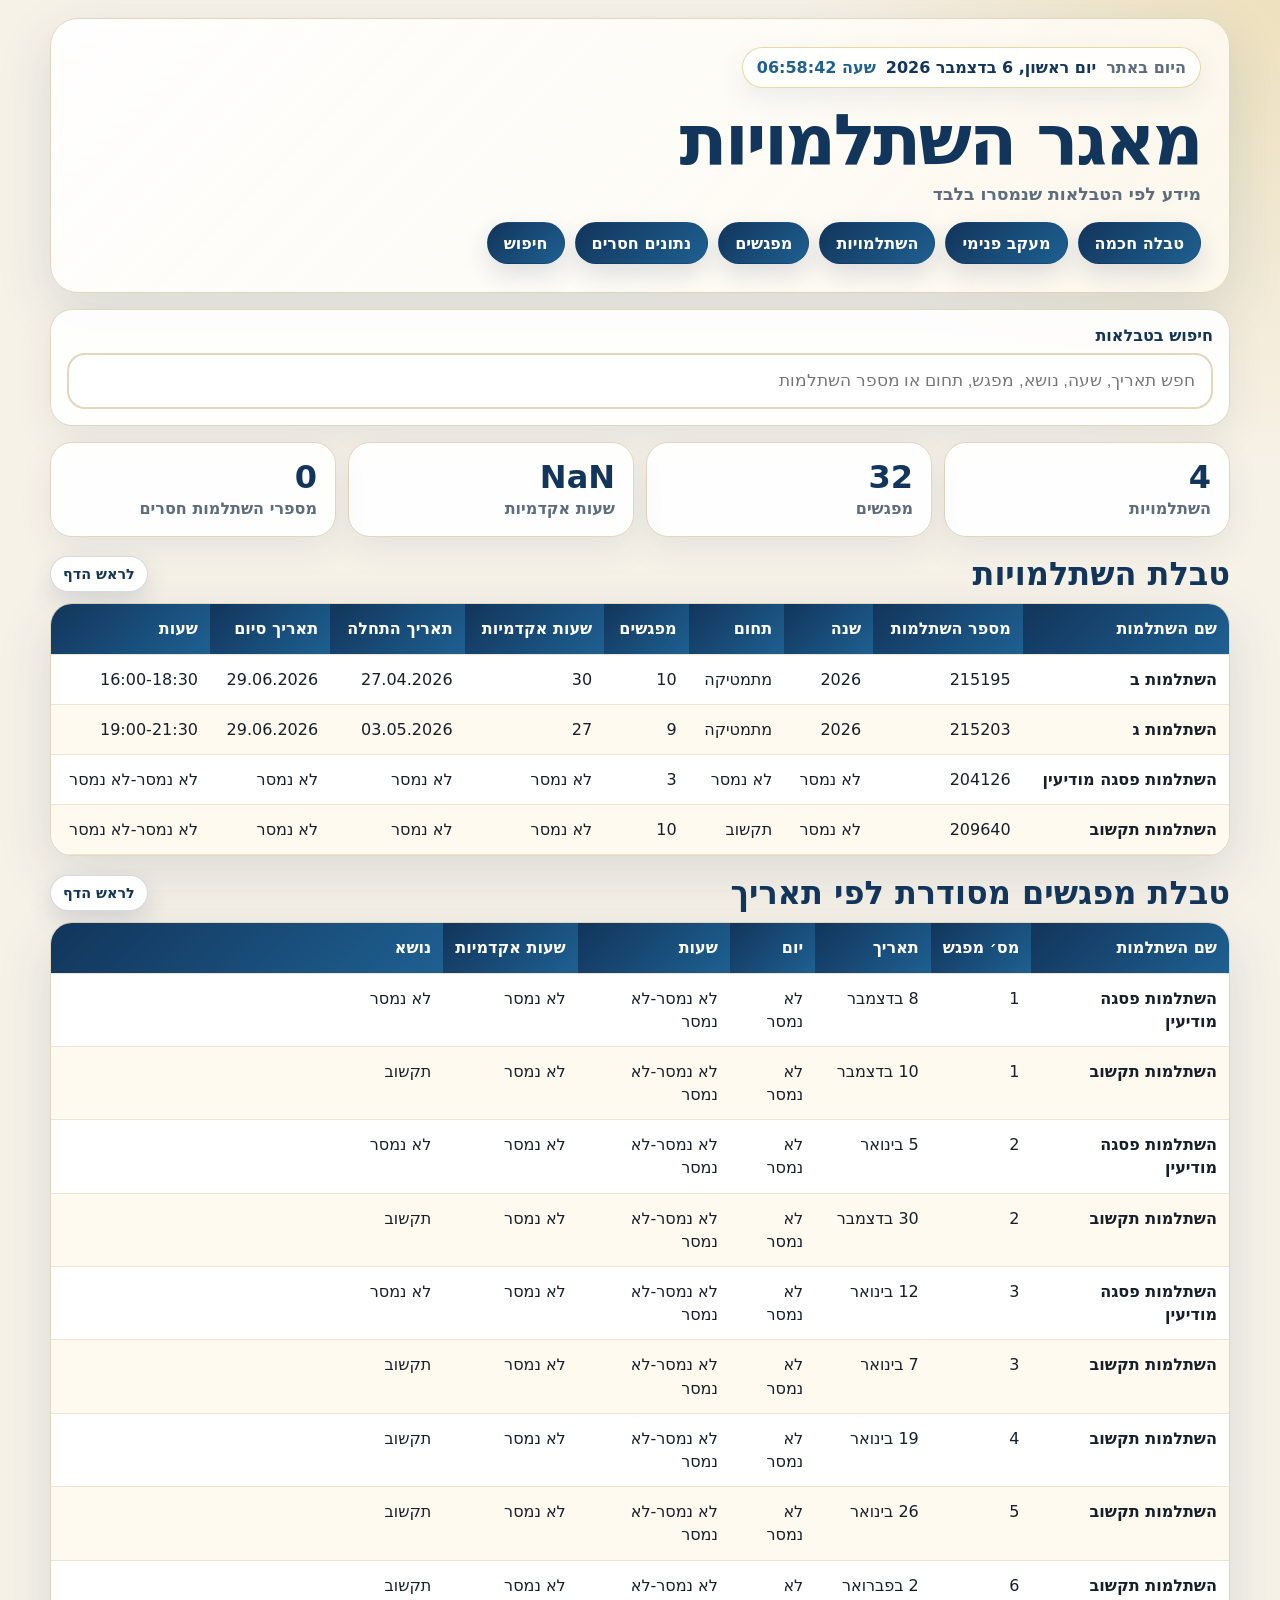
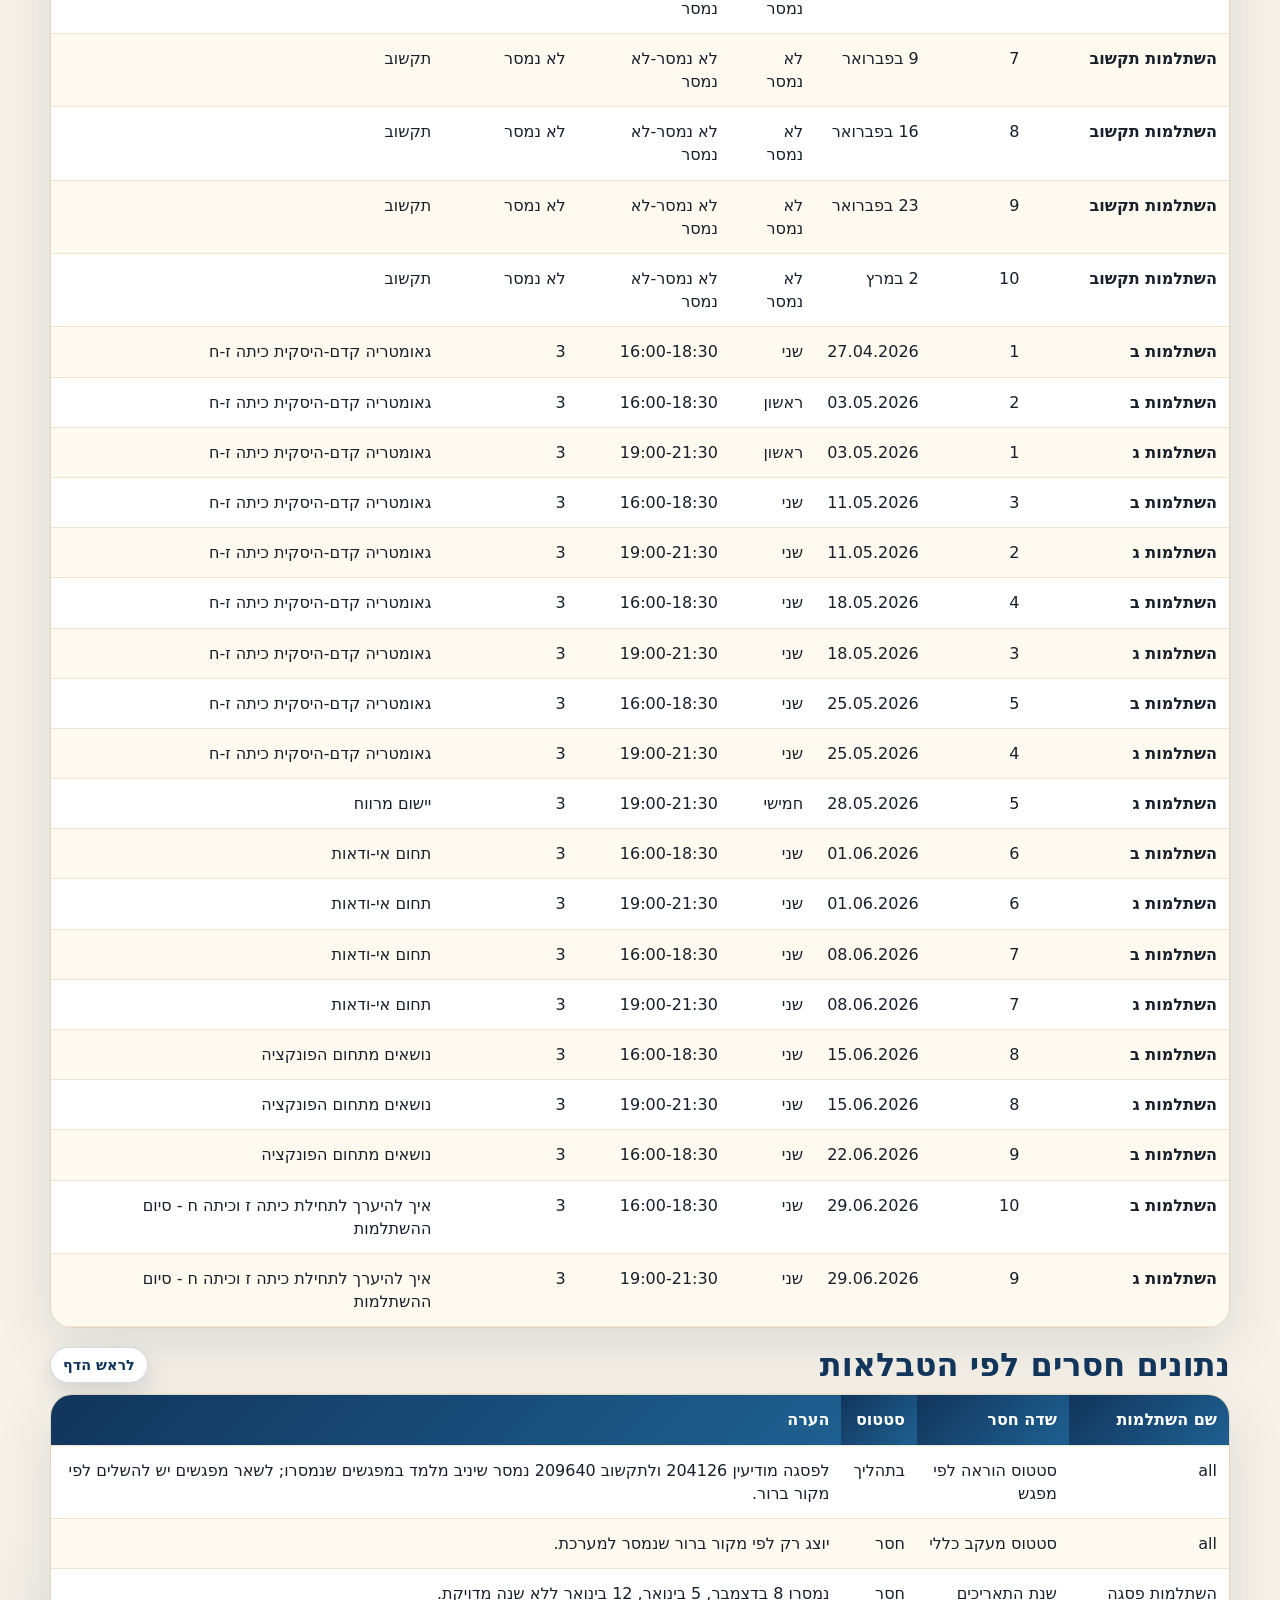
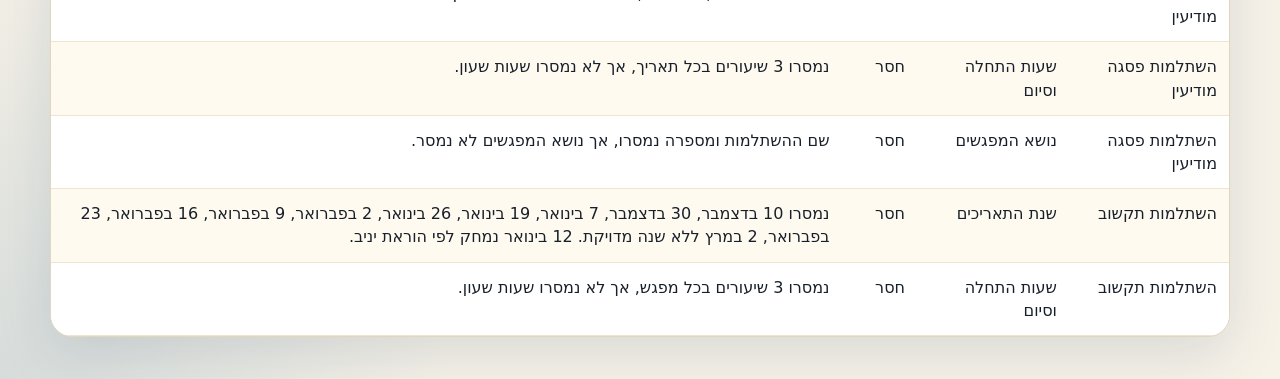
==== commit c5f1eb61: "feat: link smart internal tracking pages from home" ====
--- a/index.html
+++ b/index.html
@@ -22,6 +22,8 @@
       </div>
 
       <nav class="quick-nav">
+        <a href="smart-table.html">טבלה חכמה</a>
+        <a href="internal.html">מעקב פנימי</a>
         <a href="#trainings-section">השתלמויות</a>
         <a href="#meetings-section">מפגשים</a>
         <a href="#missing-section">נתונים חסרים</a>
--- a/assets/css/style.css
+++ b/assets/css/style.css
@@ -18,6 +18,7 @@
 
 html {
   direction: rtl;
+  scroll-behavior: smooth;
 }
 
 body {
@@ -31,6 +32,10 @@
   color: var(--text-main);
 }
 
+a {
+  color: inherit;
+}
+
 .main-page {
   width: min(1180px, calc(100% - 24px));
   margin: 0 auto;
@@ -38,6 +43,8 @@
 }
 
 .page-header {
+  display: grid;
+  gap: 18px;
   padding: 28px;
   margin-bottom: 16px;
   border: 1px solid var(--border);
@@ -46,7 +53,36 @@
   box-shadow: var(--shadow);
 }
 
-.page-header h1 {
+.live-clock {
+  display: flex;
+  flex-wrap: wrap;
+  align-items: center;
+  gap: 10px;
+  width: fit-content;
+  max-width: 100%;
+  padding: 10px 14px;
+  border: 1px solid rgba(201, 162, 39, 0.42);
+  border-radius: 999px;
+  background: rgba(255, 255, 255, 0.86);
+  color: var(--primary);
+  box-shadow: 0 10px 28px rgba(18, 53, 91, 0.08);
+}
+
+.live-clock-label {
+  color: var(--text-muted);
+  font-weight: 900;
+}
+
+.live-clock strong {
+  font-size: 1rem;
+}
+
+#currentTimeText {
+  color: var(--primary-2);
+  font-weight: 900;
+}
+
+.hero-copy h1 {
   margin: 0 0 8px;
   color: var(--primary);
   font-size: clamp(2.1rem, 6vw, 4.4rem);
@@ -54,11 +90,38 @@
   letter-spacing: -0.04em;
 }
 
-.page-header p {
+.hero-copy p {
   margin: 0;
   color: var(--text-muted);
   font-size: 1.08rem;
   font-weight: 700;
+}
+
+.quick-nav {
+  display: flex;
+  flex-wrap: wrap;
+  gap: 10px;
+}
+
+.quick-nav a,
+.back-to-top {
+  display: inline-flex;
+  align-items: center;
+  justify-content: center;
+  min-height: 42px;
+  padding: 0 16px;
+  border: 1px solid rgba(18, 53, 91, 0.18);
+  border-radius: 999px;
+  background: linear-gradient(135deg, var(--primary), var(--primary-2));
+  color: white;
+  text-decoration: none;
+  font-weight: 900;
+  box-shadow: 0 10px 24px rgba(18, 53, 91, 0.14);
+}
+
+.quick-nav a:hover,
+.back-to-top:hover {
+  transform: translateY(-1px);
 }
 
 .search-box {
@@ -124,12 +187,29 @@
 
 .data-section {
   margin-top: 18px;
+  scroll-margin-top: 16px;
+}
+
+.section-heading-row {
+  display: flex;
+  align-items: center;
+  justify-content: space-between;
+  gap: 12px;
+  margin-bottom: 10px;
 }
 
 .data-section h2 {
-  margin: 0 0 10px;
+  margin: 0;
   color: var(--primary);
   font-size: clamp(1.35rem, 3vw, 2rem);
+}
+
+.back-to-top {
+  min-height: 36px;
+  padding-inline: 12px;
+  font-size: 0.9rem;
+  background: white;
+  color: var(--primary);
 }
 
 .table-wrap {
@@ -196,8 +276,23 @@
   }
 
   .page-header {
-    padding: 20px;
+    padding: 18px;
     border-radius: 22px;
+  }
+
+  .live-clock {
+    width: 100%;
+    border-radius: 20px;
+  }
+
+  .quick-nav {
+    display: grid;
+    grid-template-columns: repeat(2, minmax(0, 1fr));
+  }
+
+  .quick-nav a {
+    width: 100%;
+    min-height: 46px;
   }
 
   .summary-grid {
@@ -210,6 +305,15 @@
 
   .summary-card strong {
     font-size: 1.6rem;
+  }
+
+  .section-heading-row {
+    align-items: flex-start;
+    flex-direction: column;
+  }
+
+  .back-to-top {
+    width: 100%;
   }
 
   th,
@@ -220,7 +324,8 @@
 }
 
 @media (max-width: 420px) {
-  .summary-grid {
+  .summary-grid,
+  .quick-nav {
     grid-template-columns: 1fr;
   }
-}+}
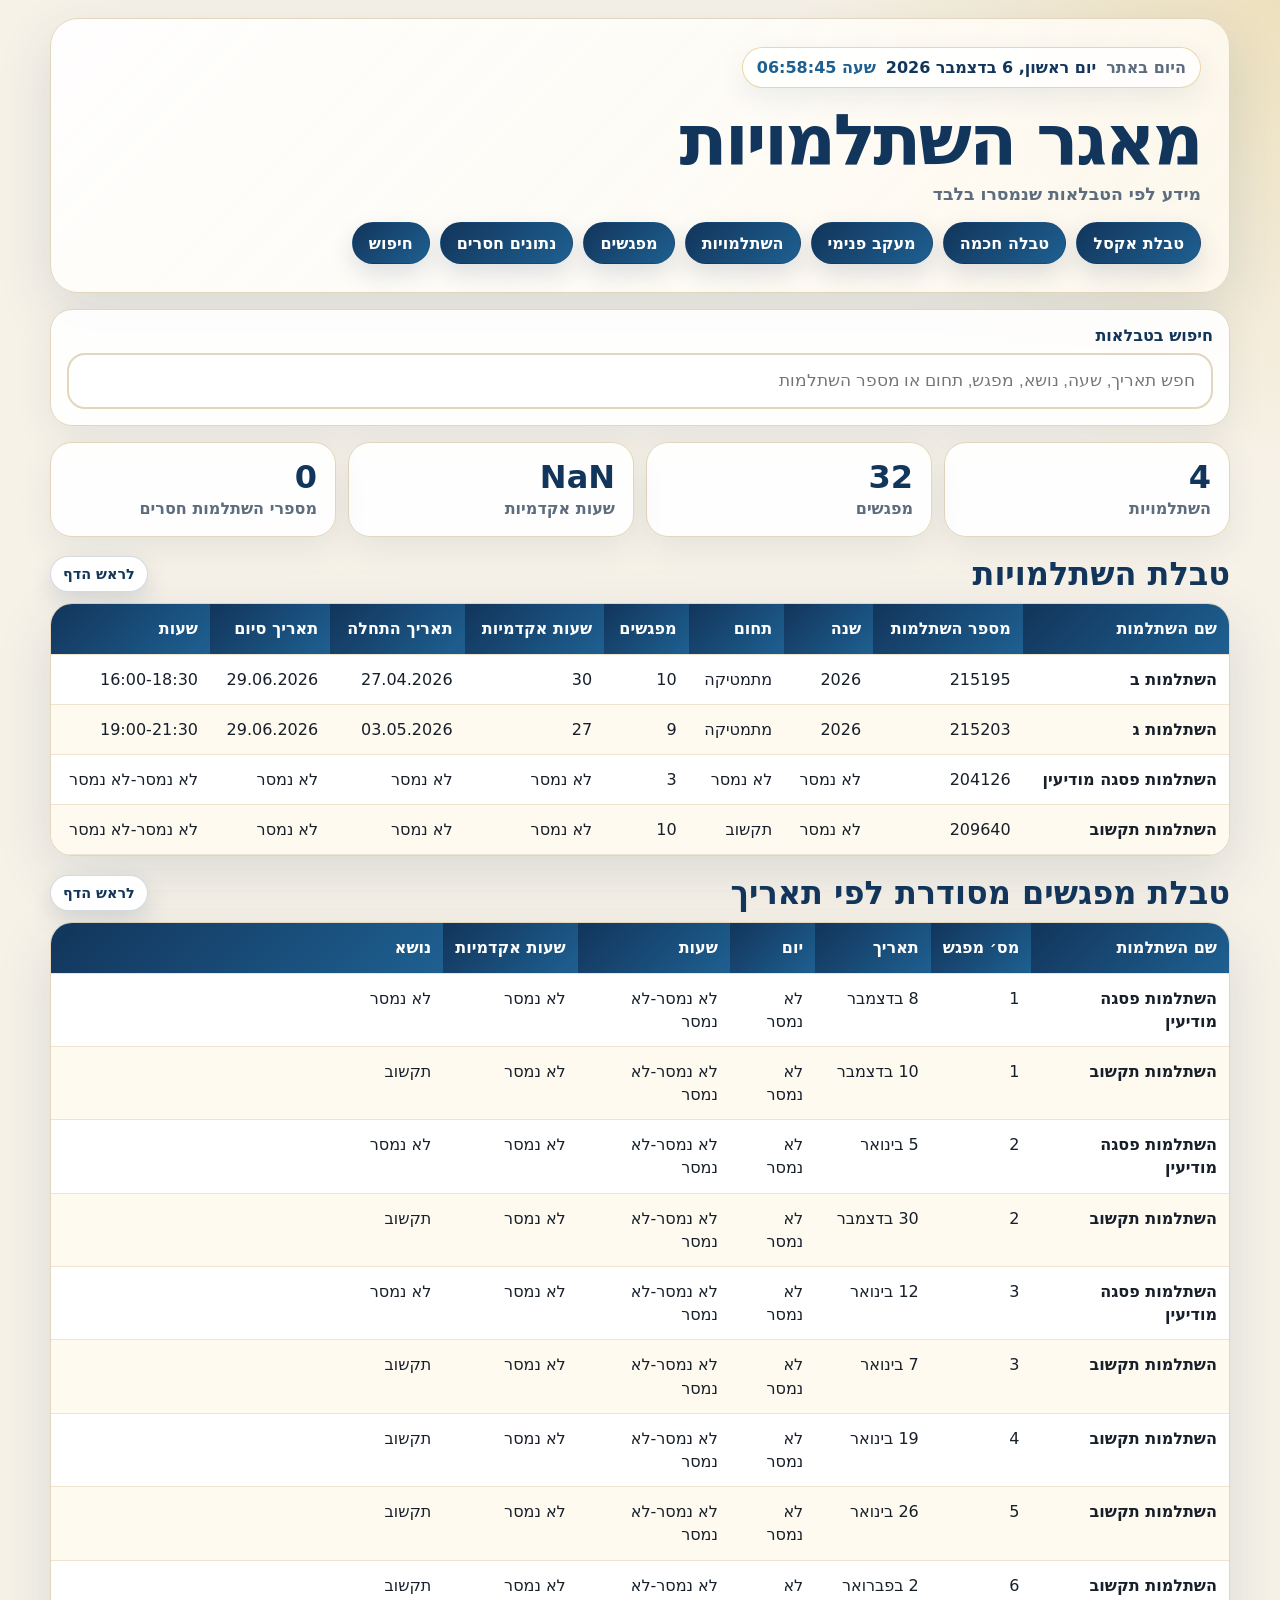
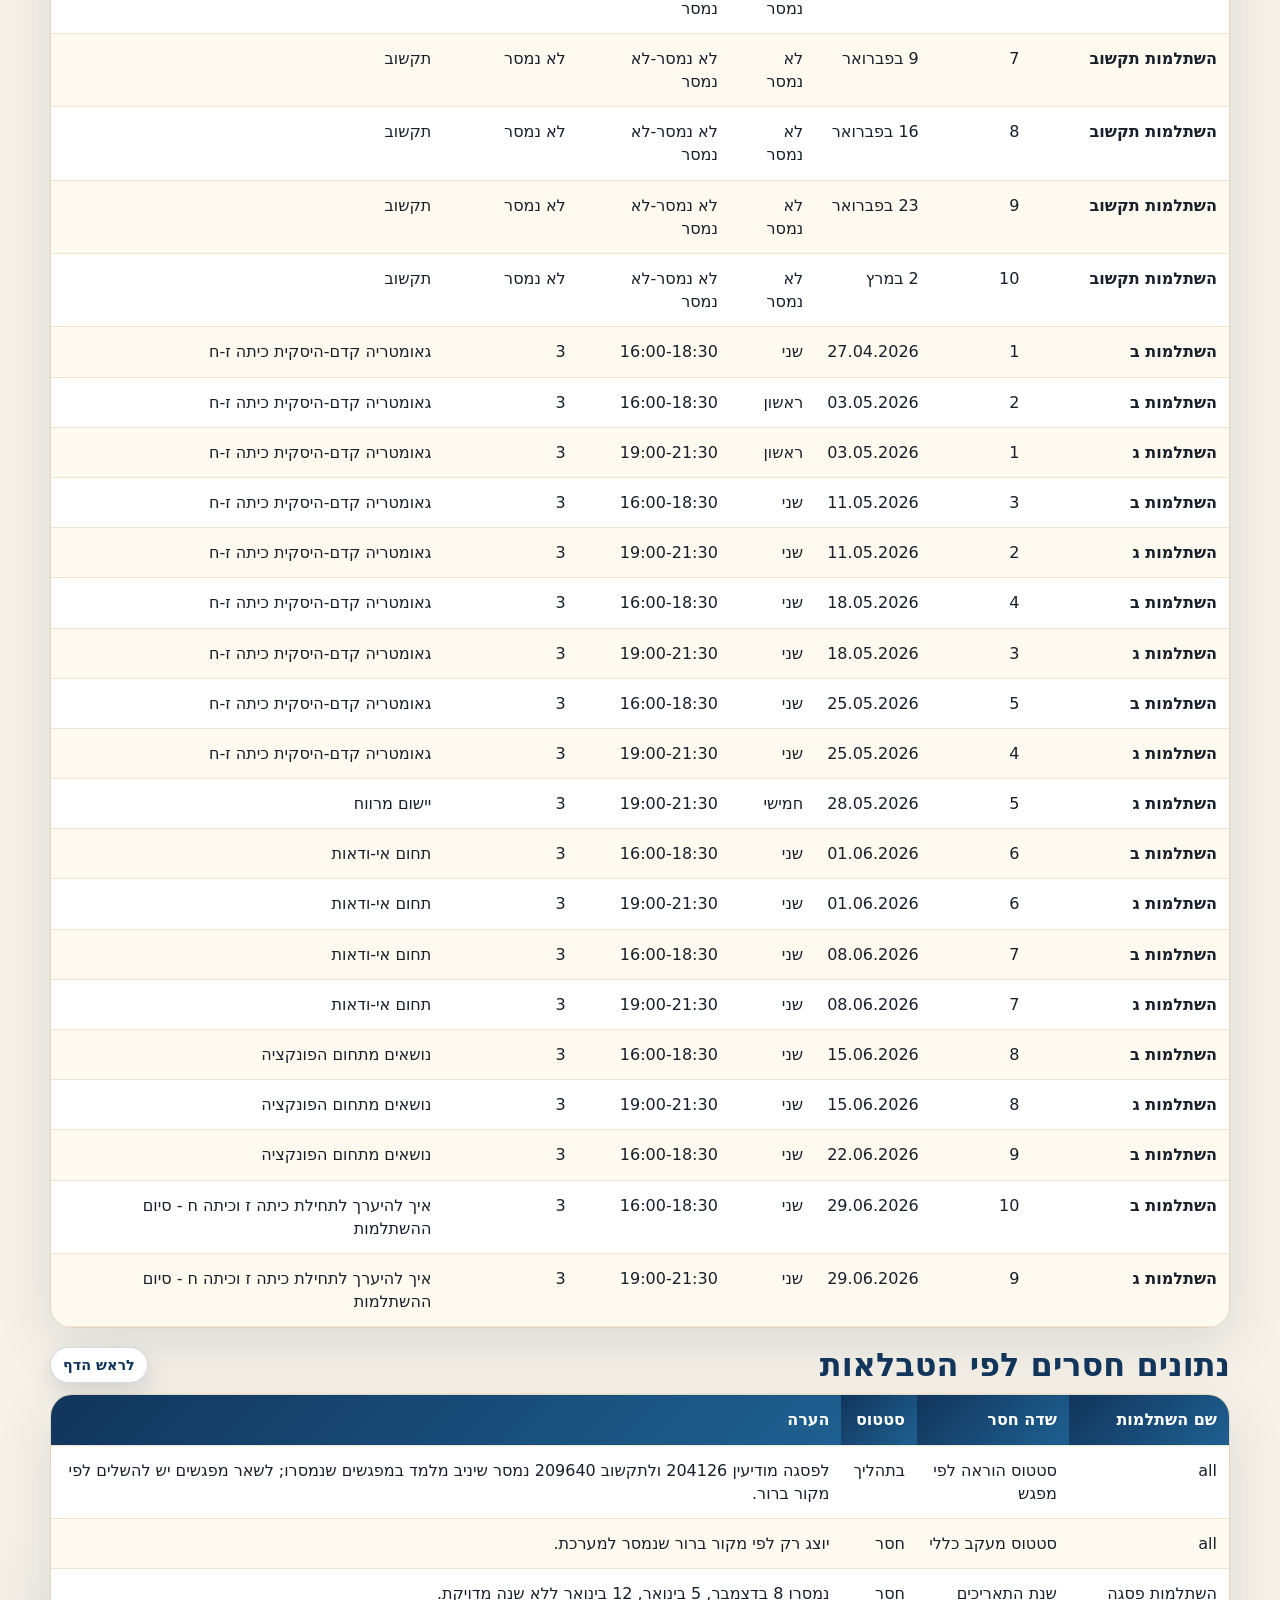
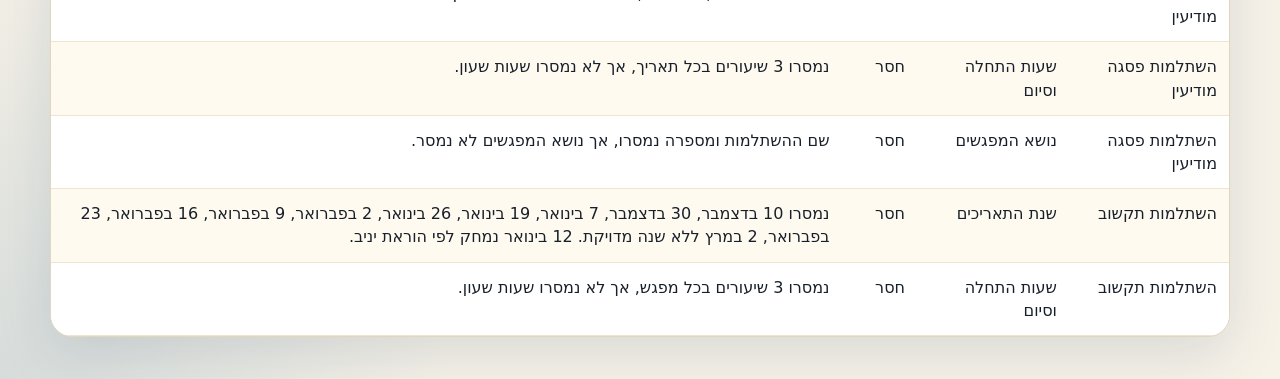
==== commit 2c271e1d: "feat: link excel table from home" ====
--- a/index.html
+++ b/index.html
@@ -22,6 +22,7 @@
       </div>
 
       <nav class="quick-nav">
+        <a href="excel-table.html">טבלת אקסל</a>
         <a href="smart-table.html">טבלה חכמה</a>
         <a href="internal.html">מעקב פנימי</a>
         <a href="#trainings-section">השתלמויות</a>
